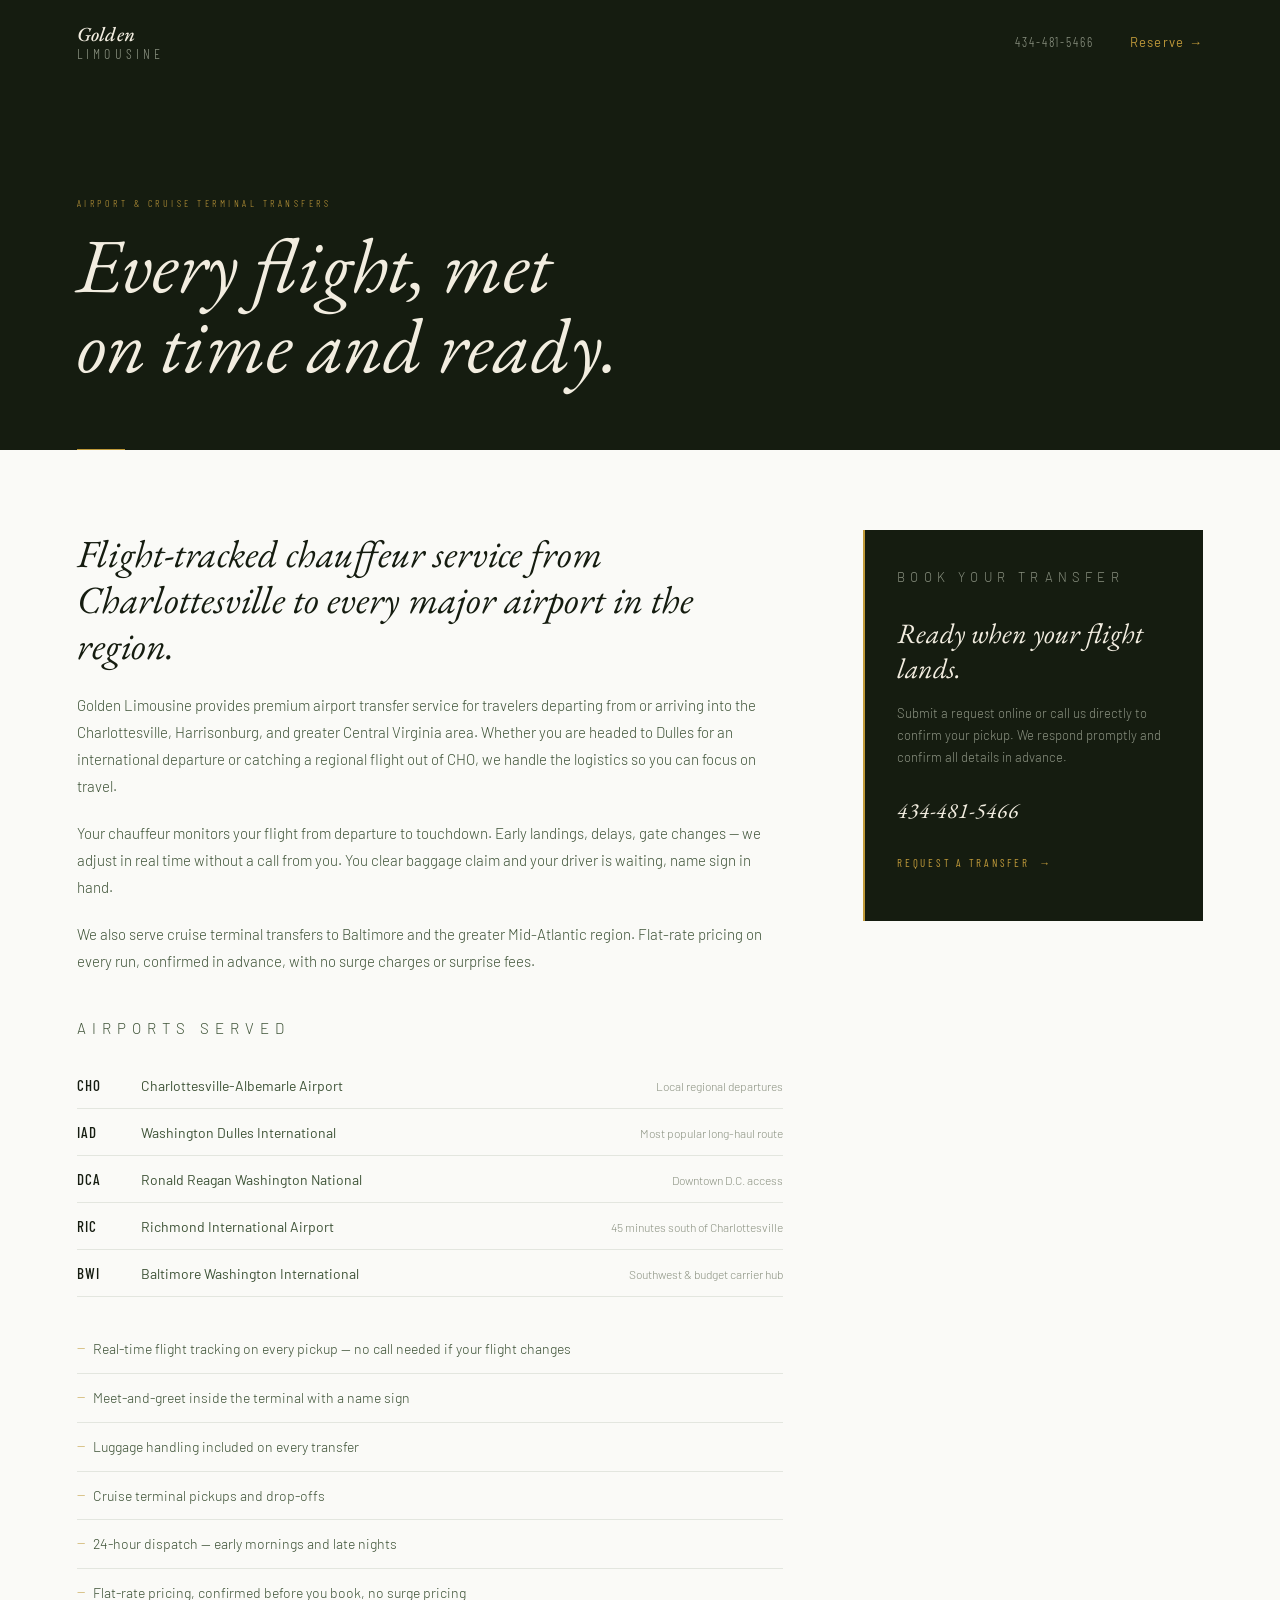
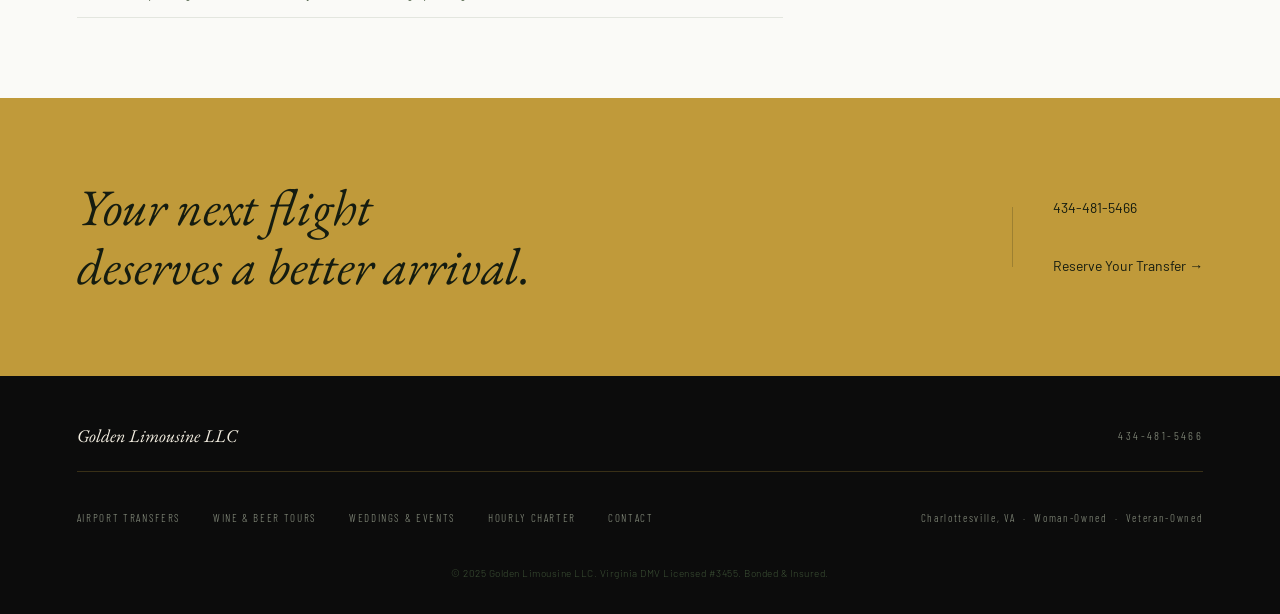
==== airport-transfers.html @ 9f393f86 "Full redesign v3 - Golden Limousine LLC" ====
<!DOCTYPE html>
<html lang="en">
<head>
  <meta charset="UTF-8" />
  <meta name="viewport" content="width=device-width, initial-scale=1.0" />
  <title>Airport Transfer Service Charlottesville VA — CHO, IAD, DCA, RIC | Golden Limousine</title>
  <meta name="description" content="Flight-tracked airport transfers from Charlottesville to Dulles, Reagan, Richmond & all major airports. Golden Limousine LLC, DMV Licensed #3455. 434-481-5466." />
  <link rel="preconnect" href="https://fonts.googleapis.com" />
  <link rel="preconnect" href="https://fonts.gstatic.com" crossorigin />
  <link href="https://fonts.googleapis.com/css2?family=EB+Garamond:ital,wght@0,400;0,500;1,400;1,500&family=Barlow:wght@300;400;500&family=Barlow+Condensed:wght@300;400;500&display=swap" rel="stylesheet" />
  <link rel="stylesheet" href="styles.css" />
</head>
<body>

<nav class="nav" id="nav">
  <a href="index.html" class="nav-wordmark">
    <span class="nav-word-gold">Golden</span>
    <span class="nav-word-sub">Limousine</span>
  </a>
  <div class="nav-right">
    <a href="tel:4344815466" class="nav-phone">434-481-5466</a>
    <a href="contact.html" class="nav-reserve">Reserve &rarr;</a>
  </div>
  <div class="hamburger" id="hamburger" aria-label="Open menu"><span></span><span></span></div>
</nav>

<div class="mobile-overlay" id="mobile-overlay">
  <span class="mobile-close" id="mobile-close">Close</span>
  <div class="mobile-overlay-inner">
    <a href="index.html">Home</a>
    <a href="airport-transfers.html">Airport Transfers</a>
    <a href="wine-beer-tours.html">Wine &amp; Beer Tours</a>
    <a href="wedding-event.html">Weddings &amp; Events</a>
    <a href="hourly-charter.html">Hourly Charter</a>
    <a href="contact.html">Reserve</a>
  </div>
</div>

<section class="page-hero">
  <div class="page-hero-inner">
    <p class="page-hero-eyebrow">Airport &amp; Cruise Terminal Transfers</p>
    <h1>Every flight, met<br/>on time and ready.</h1>
  </div>
</section>

<section class="interior-body">
  <div class="interior-grid">
    <div class="interior-content reveal">
      <h2>Flight-tracked chauffeur service from Charlottesville to every major airport in the region.</h2>
      <p>Golden Limousine provides premium airport transfer service for travelers departing from or arriving into the Charlottesville, Harrisonburg, and greater Central Virginia area. Whether you are headed to Dulles for an international departure or catching a regional flight out of CHO, we handle the logistics so you can focus on travel.</p>
      <p>Your chauffeur monitors your flight from departure to touchdown. Early landings, delays, gate changes — we adjust in real time without a call from you. You clear baggage claim and your driver is waiting, name sign in hand.</p>
      <p>We also serve cruise terminal transfers to Baltimore and the greater Mid-Atlantic region. Flat-rate pricing on every run, confirmed in advance, with no surge charges or surprise fees.</p>

      <div class="airports-table">
        <p class="airports-table-header">Airports Served</p>
        <div class="airport-row">
          <span class="airport-code">CHO</span>
          <span class="airport-name">Charlottesville-Albemarle Airport</span>
          <span class="airport-note">Local regional departures</span>
        </div>
        <div class="airport-row">
          <span class="airport-code">IAD</span>
          <span class="airport-name">Washington Dulles International</span>
          <span class="airport-note">Most popular long-haul route</span>
        </div>
        <div class="airport-row">
          <span class="airport-code">DCA</span>
          <span class="airport-name">Ronald Reagan Washington National</span>
          <span class="airport-note">Downtown D.C. access</span>
        </div>
        <div class="airport-row">
          <span class="airport-code">RIC</span>
          <span class="airport-name">Richmond International Airport</span>
          <span class="airport-note">45 minutes south of Charlottesville</span>
        </div>
        <div class="airport-row">
          <span class="airport-code">BWI</span>
          <span class="airport-name">Baltimore Washington International</span>
          <span class="airport-note">Southwest &amp; budget carrier hub</span>
        </div>
      </div>

      <ul>
        <li>Real-time flight tracking on every pickup — no call needed if your flight changes</li>
        <li>Meet-and-greet inside the terminal with a name sign</li>
        <li>Luggage handling included on every transfer</li>
        <li>Cruise terminal pickups and drop-offs</li>
        <li>24-hour dispatch — early mornings and late nights</li>
        <li>Flat-rate pricing, confirmed before you book, no surge pricing</li>
      </ul>
    </div>

    <div class="inquiry-box reveal reveal-d1">
      <p class="inquiry-box-label">Book Your Transfer</p>
      <h3>Ready when your flight lands.</h3>
      <p>Submit a request online or call us directly to confirm your pickup. We respond promptly and confirm all details in advance.</p>
      <a href="tel:4344815466" class="inquiry-phone">434-481-5466</a>
      <a href="contact.html" class="inquiry-link">Request a Transfer &nbsp;&rarr;</a>
    </div>
  </div>
</section>

<div class="cta-section">
  <div class="cta-left reveal">
    <h2>Your next flight<br/>deserves a better arrival.</h2>
  </div>
  <div class="cta-right reveal reveal-d1">
    <div class="cta-divider"></div>
    <div class="cta-right-links">
      <a href="tel:4344815466">434-481-5466</a>
      <a href="contact.html">Reserve Your Transfer &rarr;</a>
    </div>
  </div>
</div>

<footer class="footer">
  <div class="footer-row-1">
    <a href="index.html" class="footer-wordmark">Golden Limousine LLC</a>
    <a href="tel:4344815466" class="footer-phone">434-481-5466</a>
  </div>
  <hr class="footer-hr" />
  <div class="footer-row-2">
    <nav class="footer-nav-links">
      <a href="airport-transfers.html">Airport Transfers</a>
      <a href="wine-beer-tours.html">Wine &amp; Beer Tours</a>
      <a href="wedding-event.html">Weddings &amp; Events</a>
      <a href="hourly-charter.html">Hourly Charter</a>
      <a href="contact.html">Contact</a>
    </nav>
    <span class="footer-cred">Charlottesville, VA &nbsp;&middot;&nbsp; Woman-Owned &nbsp;&middot;&nbsp; Veteran-Owned</span>
  </div>
  <div class="footer-row-3">
    <p>&copy; 2025 Golden Limousine LLC. Virginia DMV Licensed #3455. Bonded &amp; Insured.</p>
  </div>
</footer>

<script src="script.js"></script>
</body>
</html>
---- styles.css ----
@import url('https://fonts.googleapis.com/css2?family=EB+Garamond:ital,wght@0,400;0,500;1,400;1,500&family=Barlow:wght@300;400;500&family=Barlow+Condensed:wght@300;400;500&display=swap');

/* ─── Variables ─── */
:root {
  --forest: #151C10;
  --ink:    #0C0C0C;
  --cream:  #F2EDE0;
  --gold:   #C09A3A;
  --sage:   #3D5236;
  --mist:   #8A9180;
  --white:  #FAFAF7;
}

/* ─── Reset ─── */
*, *::before, *::after { box-sizing: border-box; margin: 0; padding: 0; }
html { font-size: 16px; scroll-behavior: smooth; }
body {
  background: var(--ink);
  color: var(--cream);
  font-family: 'Barlow', sans-serif;
  font-weight: 300;
  -webkit-font-smoothing: antialiased;
  overflow-x: hidden;
}
a { color: inherit; text-decoration: none; }
ul { list-style: none; }

/* ─── NAV ─── */
.nav {
  position: fixed;
  top: 0; left: 0; right: 0;
  z-index: 900;
  display: flex;
  align-items: center;
  justify-content: space-between;
  padding: 20px 6vw;
  background: transparent;
  transition: background 0.4s ease, box-shadow 0.4s ease;
}
.nav.scrolled {
  background: var(--forest);
  box-shadow: 0 1px 0 rgba(192,154,58,0.2);
}
.nav-wordmark {
  display: flex;
  flex-direction: column;
  line-height: 1;
  gap: 3px;
}
.nav-word-gold {
  font-family: 'EB Garamond', serif;
  font-style: italic;
  font-weight: 500;
  font-size: 20px;
  color: var(--cream);
  letter-spacing: 0.01em;
}
.nav-word-sub {
  font-family: 'Barlow Condensed', sans-serif;
  font-weight: 300;
  font-size: 14px;
  letter-spacing: 0.3em;
  color: var(--mist);
  text-transform: uppercase;
}
.nav-right {
  display: flex;
  align-items: center;
  gap: 36px;
}
.nav-phone {
  font-family: 'Barlow Condensed', sans-serif;
  font-weight: 300;
  font-size: 13px;
  letter-spacing: 0.15em;
  color: var(--mist);
  transition: color 0.3s;
}
.nav-phone:hover { color: var(--cream); }
.nav-reserve {
  font-family: 'Barlow', sans-serif;
  font-weight: 400;
  font-size: 13px;
  letter-spacing: 0.1em;
  color: var(--gold);
  transition: opacity 0.3s;
  min-height: 44px;
  display: flex;
  align-items: center;
}
.nav-reserve:hover { opacity: 0.75; }

/* Hamburger — 2 lines */
.hamburger {
  display: none;
  flex-direction: column;
  gap: 8px;
  cursor: pointer;
  width: 28px;
  padding: 10px 0;
}
.hamburger span {
  display: block;
  height: 1px;
  width: 28px;
  background: var(--gold);
  transition: all 0.4s ease;
}
.hamburger.open span:nth-child(1) { transform: translateY(4.5px) rotate(45deg); }
.hamburger.open span:nth-child(2) { transform: translateY(-4.5px) rotate(-45deg); }

/* Mobile overlay */
.mobile-overlay {
  display: none;
  position: fixed;
  inset: 0;
  background: var(--forest);
  z-index: 800;
  align-items: center;
  padding-left: 10%;
  opacity: 0;
  pointer-events: none;
  transition: opacity 0.4s ease;
}
.mobile-overlay.open {
  opacity: 1;
  pointer-events: all;
}
.mobile-overlay-inner {
  position: relative;
  display: flex;
  flex-direction: column;
  gap: 32px;
}
.mobile-overlay-inner::before {
  content: '';
  position: absolute;
  left: -24px;
  top: 0;
  width: 1px;
  height: 120px;
  background: var(--gold);
}
.mobile-overlay a {
  font-family: 'EB Garamond', serif;
  font-style: italic;
  font-weight: 400;
  font-size: 42px;
  color: var(--cream);
  line-height: 1;
  transition: color 0.3s;
  min-height: 44px;
  display: flex;
  align-items: center;
}
.mobile-overlay a:hover { color: var(--gold); }
.mobile-close {
  position: absolute;
  top: 24px;
  right: 6vw;
  font-family: 'Barlow Condensed', sans-serif;
  font-weight: 300;
  font-size: 11px;
  letter-spacing: 0.3em;
  color: var(--mist);
  text-transform: uppercase;
  cursor: pointer;
  transition: color 0.3s;
  min-height: 44px;
  display: flex;
  align-items: center;
  z-index: 1;
}
.mobile-close:hover { color: var(--cream); }

/* ─── HERO ─── */
.hero {
  display: grid;
  grid-template-columns: 1fr 1fr;
  grid-template-rows: 1fr auto 1fr;
  height: 100vh;
  padding: 0 6vw;
  background: var(--forest);
}

.hero-left {
  grid-column: 1;
  grid-row: 1 / 4;
  display: flex;
  flex-direction: column;
  justify-content: center;
  padding-top: 80px;
}
.hero-eyebrow {
  font-family: 'Barlow Condensed', sans-serif;
  font-weight: 300;
  font-size: 10px;
  letter-spacing: 0.35em;
  color: var(--mist);
  text-transform: uppercase;
  margin-bottom: 20px;
}
.hero h1 {
  font-family: 'EB Garamond', serif;
  font-style: italic;
  font-weight: 400;
  font-size: clamp(52px, 8vw, 96px);
  color: var(--cream);
  line-height: 1.0;
  letter-spacing: -0.01em;
}
.hero-rule {
  width: 48px;
  height: 1px;
  background: var(--gold);
  margin: 24px 0;
}
.hero-sub {
  font-family: 'Barlow', sans-serif;
  font-weight: 300;
  font-size: 15px;
  color: var(--mist);
  line-height: 1.7;
  max-width: 400px;
  margin-bottom: 40px;
}
.hero-cta {
  font-family: 'Barlow', sans-serif;
  font-weight: 400;
  font-size: 13px;
  color: var(--gold);
  letter-spacing: 0.1em;
  transition: opacity 0.3s;
  min-height: 44px;
  display: inline-flex;
  align-items: center;
  width: fit-content;
}
.hero-cta:hover { opacity: 0.7; }

.hero-right {
  grid-column: 2;
  grid-row: 1 / 3;
  display: flex;
  flex-direction: column;
  align-items: center;
  justify-content: center;
  gap: 28px;
  padding-top: 80px;
}
.hero-right-line {
  width: 1px;
  height: 40%;
  background: var(--gold);
  flex-shrink: 0;
}
.hero-right-phone {
  writing-mode: vertical-rl;
  transform: rotate(180deg);
  font-family: 'Barlow Condensed', sans-serif;
  font-weight: 300;
  font-size: 11px;
  letter-spacing: 0.2em;
  color: var(--mist);
}

.hero-bottom-strip {
  grid-column: 1 / 3;
  grid-row: 3;
  display: flex;
  align-items: flex-end;
  padding-bottom: 28px;
}
.hero-bottom-strip p {
  font-family: 'Barlow Condensed', sans-serif;
  font-weight: 300;
  font-size: 9px;
  letter-spacing: 0.4em;
  color: var(--sage);
  text-transform: uppercase;
}

/* ─── MARQUEE ─── */
.marquee {
  background: var(--gold);
  height: 38px;
  overflow: hidden;
  display: flex;
  align-items: center;
}
.marquee-track {
  display: flex;
  animation: marquee 22s linear infinite;
  width: max-content;
  align-items: center;
}
@keyframes marquee {
  from { transform: translateX(0); }
  to   { transform: translateX(-50%); }
}
.marquee-track span {
  font-family: 'Barlow Condensed', sans-serif;
  font-weight: 500;
  font-size: 11px;
  letter-spacing: 0.2em;
  color: var(--forest);
  white-space: nowrap;
  padding: 0 32px;
}

/* ─── SERVICES SECTION ─── */
.services-section {
  background: var(--ink);
  padding: 100px 6vw;
  position: relative;
}
.services-label {
  font-family: 'Barlow Condensed', sans-serif;
  font-weight: 300;
  font-size: 9px;
  letter-spacing: 0.4em;
  color: var(--gold);
  text-transform: uppercase;
  margin-bottom: 48px;
}
.services-list {
  position: relative;
}
.service-row {
  display: flex;
  align-items: center;
  gap: 32px;
  padding: 32px 0;
  border-top: 1px solid var(--gold);
  position: relative;
  overflow: hidden;
  cursor: pointer;
  text-decoration: none;
  transition: background 0.3s ease;
}
.service-row:last-child { border-bottom: 1px solid var(--gold); }
.service-row:hover { background: rgba(192,154,58,0.04); }
.service-row:hover .service-name { transform: translateX(8px); }

.service-watermark {
  position: absolute;
  left: 0;
  top: 50%;
  transform: translateY(-50%);
  font-family: 'EB Garamond', serif;
  font-style: italic;
  font-size: 18vw;
  color: var(--cream);
  opacity: 0.025;
  pointer-events: none;
  z-index: 0;
  white-space: nowrap;
  overflow: hidden;
  line-height: 1;
  user-select: none;
}
.service-row-inner {
  display: flex;
  align-items: center;
  gap: 32px;
  width: 100%;
  position: relative;
  z-index: 1;
}
.service-num {
  font-family: 'EB Garamond', serif;
  font-style: italic;
  font-weight: 400;
  font-size: 11px;
  color: var(--gold);
  flex-shrink: 0;
  width: 20px;
}
.service-name {
  font-family: 'EB Garamond', serif;
  font-style: italic;
  font-weight: 500;
  font-size: clamp(28px, 4vw, 52px);
  color: var(--cream);
  flex: 1;
  transition: transform 0.3s ease;
  line-height: 1;
}
.service-row-right {
  display: flex;
  align-items: center;
  gap: 10px;
  flex-shrink: 0;
  max-width: 260px;
}
.service-desc {
  font-family: 'Barlow', sans-serif;
  font-weight: 300;
  font-size: 12px;
  color: var(--mist);
  line-height: 1.5;
  text-align: right;
}
.service-arrow {
  color: var(--gold);
  font-size: 14px;
  flex-shrink: 0;
}

/* ─── PHILOSOPHY ─── */
.philosophy-section {
  background: var(--cream);
  padding: 100px 6vw;
}
.philosophy-heading {
  font-family: 'EB Garamond', serif;
  font-style: italic;
  font-weight: 400;
  font-size: clamp(36px, 5vw, 64px);
  color: var(--forest);
  line-height: 1.15;
  margin-bottom: 60px;
}
.philosophy-grid {
  display: grid;
  grid-template-columns: 1fr 1fr;
  gap: 80px;
  align-items: start;
}
.philosophy-quote {
  font-family: 'EB Garamond', serif;
  font-style: italic;
  font-weight: 400;
  font-size: 22px;
  color: var(--sage);
  line-height: 1.6;
}
.philosophy-points {
  display: flex;
  flex-direction: column;
  gap: 36px;
}
.philosophy-point {
  display: flex;
  gap: 18px;
  align-items: flex-start;
}
.philosophy-point-line {
  width: 2px;
  height: 36px;
  background: var(--gold);
  flex-shrink: 0;
  margin-top: 3px;
}
.philosophy-point-text strong {
  display: block;
  font-family: 'Barlow', sans-serif;
  font-weight: 500;
  font-size: 12px;
  letter-spacing: 0.05em;
  color: var(--forest);
  margin-bottom: 6px;
}
.philosophy-point-text p {
  font-family: 'Barlow', sans-serif;
  font-weight: 300;
  font-size: 12px;
  color: var(--sage);
  line-height: 1.6;
}

/* ─── TESTIMONIALS ─── */
.testimonials-section {
  background: var(--forest);
  padding: 100px 6vw;
}
.testimonials-inner {
  display: grid;
  grid-template-columns: 120px 1fr;
  gap: 64px;
  align-items: start;
}
.testimonials-tabs {
  display: flex;
  flex-direction: column;
  gap: 8px;
}
.t-tab {
  font-family: 'EB Garamond', serif;
  font-style: italic;
  font-weight: 400;
  font-size: 72px;
  color: var(--sage);
  line-height: 1;
  cursor: pointer;
  transition: color 0.3s ease;
  padding: 4px 0;
  min-height: 44px;
  display: flex;
  align-items: center;
}
.t-tab.active { color: var(--gold); }
.t-tab:hover { color: var(--gold); }
.testimonials-panel {
  padding-top: 12px;
}
.t-item {
  display: none;
  opacity: 0;
  transition: opacity 0.5s ease;
}
.t-item.active {
  display: block;
  opacity: 1;
}
.t-quote {
  font-family: 'EB Garamond', serif;
  font-style: italic;
  font-weight: 400;
  font-size: 22px;
  color: var(--cream);
  line-height: 1.7;
  margin-bottom: 28px;
}
.t-author {
  font-family: 'Barlow Condensed', sans-serif;
  font-weight: 300;
  font-size: 11px;
  letter-spacing: 0.25em;
  color: var(--mist);
  text-transform: uppercase;
}

/* ─── AREAS STRIP ─── */
.areas-strip {
  background: var(--ink);
  padding: 28px 0;
  text-align: center;
  border-top: 1px solid rgba(192,154,58,0.1);
  border-bottom: 1px solid rgba(192,154,58,0.1);
}
.areas-strip p {
  font-family: 'Barlow Condensed', sans-serif;
  font-weight: 300;
  font-size: 12px;
  letter-spacing: 0.3em;
  color: var(--mist);
  text-transform: uppercase;
}

/* ─── CTA SECTION ─── */
.cta-section {
  background: var(--gold);
  padding: 80px 6vw;
  display: flex;
  align-items: center;
  justify-content: space-between;
  gap: 60px;
}
.cta-left h2 {
  font-family: 'EB Garamond', serif;
  font-style: italic;
  font-weight: 400;
  font-size: clamp(32px, 4vw, 56px);
  color: var(--forest);
  line-height: 1.15;
}
.cta-right {
  display: flex;
  align-items: center;
  gap: 40px;
  flex-shrink: 0;
}
.cta-divider {
  width: 1px;
  height: 60px;
  background: var(--forest);
  opacity: 0.2;
  flex-shrink: 0;
}
.cta-right-links {
  display: flex;
  flex-direction: column;
  gap: 14px;
}
.cta-right-links a {
  font-family: 'Barlow', sans-serif;
  font-weight: 400;
  font-size: 14px;
  color: var(--forest);
  line-height: 1;
  transition: opacity 0.3s;
  min-height: 44px;
  display: flex;
  align-items: center;
}
.cta-right-links a:hover { opacity: 0.65; }

/* ─── FOOTER ─── */
.footer {
  background: var(--ink);
  padding: 48px 6vw 32px;
}
.footer-row-1 {
  display: flex;
  align-items: center;
  justify-content: space-between;
  margin-bottom: 24px;
}
.footer-wordmark {
  font-family: 'EB Garamond', serif;
  font-style: italic;
  font-weight: 400;
  font-size: 18px;
  color: var(--cream);
}
.footer-phone {
  font-family: 'Barlow Condensed', sans-serif;
  font-weight: 300;
  font-size: 12px;
  letter-spacing: 0.2em;
  color: var(--mist);
  transition: color 0.3s;
}
.footer-phone:hover { color: var(--cream); }
.footer-hr {
  border: none;
  border-top: 1px solid rgba(192,154,58,0.25);
  margin-bottom: 24px;
}
.footer-row-2 {
  display: flex;
  align-items: center;
  justify-content: space-between;
  margin-bottom: 24px;
  flex-wrap: wrap;
  gap: 16px;
}
.footer-nav-links {
  display: flex;
  gap: 32px;
  flex-wrap: wrap;
}
.footer-nav-links a {
  font-family: 'Barlow Condensed', sans-serif;
  font-weight: 300;
  font-size: 11px;
  letter-spacing: 0.15em;
  color: var(--mist);
  text-transform: uppercase;
  transition: color 0.3s;
  min-height: 44px;
  display: flex;
  align-items: center;
}
.footer-nav-links a:hover { color: var(--cream); }
.footer-cred {
  font-family: 'Barlow Condensed', sans-serif;
  font-weight: 300;
  font-size: 11px;
  letter-spacing: 0.15em;
  color: var(--mist);
  text-align: right;
}
.footer-row-3 {
  text-align: center;
}
.footer-row-3 p {
  font-family: 'Barlow', sans-serif;
  font-weight: 300;
  font-size: 10px;
  color: var(--sage);
  letter-spacing: 0.05em;
  line-height: 1.8;
}

/* ─── SCROLL REVEAL ─── */
.reveal {
  opacity: 0;
  transform: translateY(24px);
  transition: opacity 0.7s ease, transform 0.7s ease;
}
.reveal.visible {
  opacity: 1;
  transform: translateY(0);
}
.reveal-d1 { transition-delay: 0.1s; }
.reveal-d2 { transition-delay: 0.2s; }
.reveal-d3 { transition-delay: 0.3s; }

/* ─── PAGE HERO (interior pages) ─── */
.page-hero {
  background: var(--forest);
  height: 50vh;
  min-height: 360px;
  display: flex;
  align-items: flex-end;
  padding: 0 6vw 64px;
  position: relative;
  overflow: hidden;
}
.page-hero::after {
  content: '';
  position: absolute;
  bottom: 0;
  left: 6vw;
  width: 48px;
  height: 1px;
  background: var(--gold);
}
.page-hero-inner {
  position: relative;
  z-index: 1;
}
.page-hero-eyebrow {
  font-family: 'Barlow Condensed', sans-serif;
  font-weight: 300;
  font-size: 10px;
  letter-spacing: 0.35em;
  color: var(--gold);
  text-transform: uppercase;
  margin-bottom: 16px;
}
.page-hero h1 {
  font-family: 'EB Garamond', serif;
  font-style: italic;
  font-weight: 400;
  font-size: clamp(42px, 6vw, 80px);
  color: var(--cream);
  line-height: 1.05;
  max-width: 780px;
}

/* ─── INTERIOR BODY ─── */
.interior-body {
  background: var(--white);
  padding: 80px 6vw;
}
.interior-grid {
  display: grid;
  grid-template-columns: 1fr 340px;
  gap: 80px;
  align-items: start;
}
.interior-content h2 {
  font-family: 'EB Garamond', serif;
  font-style: italic;
  font-weight: 400;
  font-size: clamp(28px, 3vw, 40px);
  color: var(--forest);
  margin-bottom: 24px;
  line-height: 1.2;
}
.interior-content p {
  font-family: 'Barlow', sans-serif;
  font-weight: 300;
  font-size: 15px;
  color: var(--sage);
  line-height: 1.8;
  margin-bottom: 20px;
}
.interior-content ul {
  margin-top: 28px;
  display: flex;
  flex-direction: column;
  gap: 0;
}
.interior-content ul li {
  font-family: 'Barlow', sans-serif;
  font-weight: 300;
  font-size: 14px;
  color: var(--sage);
  line-height: 1.7;
  padding: 12px 0;
  border-bottom: 1px solid rgba(61,82,54,0.12);
  padding-left: 16px;
  position: relative;
}
.interior-content ul li::before {
  content: '—';
  color: var(--gold);
  position: absolute;
  left: 0;
  font-size: 12px;
}

/* Inquiry box */
.inquiry-box {
  border-left: 2px solid var(--gold);
  padding: 36px 32px;
  background: var(--forest);
  position: sticky;
  top: 100px;
}
.inquiry-box-label {
  font-family: 'Barlow Condensed', sans-serif;
  font-weight: 300;
  font-size: 9px;
  letter-spacing: 0.4em;
  color: var(--gold);
  text-transform: uppercase;
  margin-bottom: 20px;
}
.inquiry-box h3 {
  font-family: 'EB Garamond', serif;
  font-style: italic;
  font-weight: 400;
  font-size: 28px;
  color: var(--cream);
  line-height: 1.25;
  margin-bottom: 16px;
}
.inquiry-box p {
  font-family: 'Barlow', sans-serif;
  font-weight: 300;
  font-size: 13px;
  color: var(--mist);
  line-height: 1.7;
  margin-bottom: 28px;
}
.inquiry-phone {
  display: block;
  font-family: 'EB Garamond', serif;
  font-style: italic;
  font-size: 22px;
  color: var(--cream);
  margin-bottom: 16px;
  transition: color 0.3s;
}
.inquiry-phone:hover { color: var(--gold); }
.inquiry-link {
  display: inline-block;
  font-family: 'Barlow Condensed', sans-serif;
  font-weight: 400;
  font-size: 11px;
  letter-spacing: 0.25em;
  text-transform: uppercase;
  color: var(--gold);
  transition: opacity 0.3s;
  min-height: 44px;
  line-height: 44px;
}
.inquiry-link:hover { opacity: 0.7; }

/* ─── AIRPORTS TABLE ─── */
.airports-table {
  margin-top: 40px;
  width: 100%;
}
.airports-table-header {
  font-family: 'Barlow Condensed', sans-serif;
  font-weight: 300;
  font-size: 9px;
  letter-spacing: 0.4em;
  text-transform: uppercase;
  color: var(--gold);
  margin-bottom: 16px;
}
.airport-row {
  display: flex;
  align-items: baseline;
  gap: 20px;
  padding: 14px 0;
  border-bottom: 1px solid rgba(61,82,54,0.12);
}
.airport-code {
  font-family: 'Barlow Condensed', sans-serif;
  font-weight: 500;
  font-size: 15px;
  color: var(--forest);
  flex-shrink: 0;
  width: 44px;
  letter-spacing: 0.08em;
}
.airport-name {
  font-family: 'Barlow', sans-serif;
  font-weight: 400;
  font-size: 14px;
  color: var(--sage);
  flex: 1;
}
.airport-note {
  font-family: 'Barlow', sans-serif;
  font-weight: 300;
  font-size: 12px;
  color: var(--mist);
  text-align: right;
}

/* ─── CONTACT PAGE ─── */
.contact-page {
  background: var(--ink);
  padding: 120px 6vw 80px;
  min-height: 100vh;
  display: grid;
  grid-template-columns: 1fr 1.1fr;
  gap: 100px;
  align-items: start;
}
.contact-left h1 {
  font-family: 'EB Garamond', serif;
  font-style: italic;
  font-weight: 500;
  font-size: clamp(32px, 4vw, 56px);
  color: var(--cream);
  line-height: 1.2;
  margin-bottom: 28px;
}
.contact-phone-block {
  margin-bottom: 12px;
}
.contact-phone-num {
  font-family: 'EB Garamond', serif;
  font-style: italic;
  font-size: 28px;
  color: var(--cream);
  display: block;
  margin-bottom: 8px;
  transition: color 0.3s;
}
.contact-phone-num:hover { color: var(--gold); }
.contact-response {
  font-family: 'Barlow', sans-serif;
  font-weight: 300;
  font-size: 13px;
  color: var(--mist);
  line-height: 1.7;
  max-width: 340px;
}
.contact-details-block {
  margin-top: 48px;
  display: flex;
  flex-direction: column;
  gap: 24px;
}
.contact-detail-item strong {
  display: block;
  font-family: 'Barlow Condensed', sans-serif;
  font-weight: 400;
  font-size: 9px;
  letter-spacing: 0.35em;
  text-transform: uppercase;
  color: var(--gold);
  margin-bottom: 6px;
}
.contact-detail-item span {
  font-family: 'Barlow', sans-serif;
  font-weight: 300;
  font-size: 13px;
  color: var(--mist);
  line-height: 1.6;
}

/* Form */
.contact-form-wrap {
  padding-top: 8px;
}
.form-label-eyebrow {
  font-family: 'Barlow Condensed', sans-serif;
  font-weight: 300;
  font-size: 9px;
  letter-spacing: 0.4em;
  text-transform: uppercase;
  color: var(--gold);
  margin-bottom: 40px;
  display: block;
}
.form-group {
  margin-bottom: 28px;
}
.form-group label {
  display: block;
  font-family: 'Barlow Condensed', sans-serif;
  font-weight: 300;
  font-size: 9px;
  letter-spacing: 0.3em;
  text-transform: uppercase;
  color: var(--mist);
  margin-bottom: 10px;
}
.form-field {
  background: transparent;
  border: none;
  border-bottom: 1px solid rgba(138,145,128,0.4);
  color: var(--cream);
  font-family: 'Barlow', sans-serif;
  font-weight: 300;
  font-size: 14px;
  padding: 12px 0;
  width: 100%;
  outline: none;
  transition: border-color 0.3s ease;
  -webkit-appearance: none;
  appearance: none;
  border-radius: 0;
}
.form-field:focus { border-bottom-color: var(--gold); }
.form-field::placeholder { color: rgba(138,145,128,0.4); }
select.form-field {
  background-image: url("data:image/svg+xml,%3Csvg xmlns='http://www.w3.org/2000/svg' width='10' height='6' viewBox='0 0 10 6'%3E%3Cpath d='M1 1l4 4 4-4' stroke='%238A9180' stroke-width='1' fill='none'/%3E%3C/svg%3E");
  background-repeat: no-repeat;
  background-position: right 2px center;
  padding-right: 24px;
  cursor: pointer;
}
select.form-field option { background: var(--ink); }
textarea.form-field { resize: none; height: 90px; }
.form-row {
  display: grid;
  grid-template-columns: 1fr 1fr;
  gap: 24px;
}
.form-submit {
  background: var(--gold);
  color: var(--forest);
  font-family: 'Barlow Condensed', sans-serif;
  font-weight: 500;
  font-size: 12px;
  letter-spacing: 0.3em;
  text-transform: uppercase;
  padding: 14px 40px;
  border: none;
  cursor: pointer;
  transition: opacity 0.3s;
  margin-top: 12px;
  min-height: 44px;
}
.form-submit:hover { opacity: 0.85; }
.form-msg {
  margin-top: 20px;
  font-family: 'Barlow', sans-serif;
  font-weight: 300;
  font-size: 13px;
  display: none;
  line-height: 1.6;
}
.form-msg.success { color: var(--gold); display: block; }
.form-msg.error   { color: #c97; display: block; }

/* ─── RESPONSIVE ─── */
@media (max-width: 768px) {
  .nav { padding: 18px 20px; }
  .nav-phone { display: none; }
  .nav-reserve { display: none; }
  .hamburger { display: flex; }

  /* Hero */
  .hero {
    grid-template-columns: 1fr;
    grid-template-rows: auto auto;
    height: auto;
    min-height: 100svh;
    padding: 100px 20px 40px;
    align-items: start;
  }
  .hero-left {
    grid-column: 1;
    grid-row: 1;
    justify-content: flex-start;
    padding-top: 0;
  }
  .hero h1 { font-size: 48px; }
  .hero-right { display: none; }
  .hero-bottom-strip {
    grid-column: 1;
    grid-row: 2;
    padding-bottom: 0;
    padding-top: 40px;
    justify-content: center;
    text-align: center;
  }
  .hero-bottom-strip p { text-align: center; line-height: 2.2; }

  /* Services */
  .services-section { padding: 56px 20px; }
  .service-watermark { display: none; }
  .service-row-inner { flex-wrap: wrap; gap: 8px; }
  .service-name { font-size: 28px; width: 100%; }
  .service-row-right { max-width: none; justify-content: flex-start; }
  .service-desc { text-align: left; }

  /* Philosophy */
  .philosophy-section { padding: 56px 20px; }
  .philosophy-grid { grid-template-columns: 1fr; gap: 48px; }

  /* Testimonials */
  .testimonials-section { padding: 56px 20px; }
  .testimonials-inner {
    grid-template-columns: 1fr;
    gap: 36px;
  }
  .testimonials-tabs {
    flex-direction: row;
    gap: 24px;
  }
  .t-tab { font-size: 48px; }
  .t-quote { font-size: 18px; }

  /* CTA */
  .cta-section {
    flex-direction: column;
    align-items: flex-start;
    padding: 56px 20px;
    gap: 36px;
  }
  .cta-right {
    flex-direction: column;
    align-items: flex-start;
    gap: 0;
  }
  .cta-divider { display: none; }

  /* Footer */
  .footer { padding: 48px 20px 32px; }
  .footer-row-1 { flex-direction: column; align-items: flex-start; gap: 12px; }
  .footer-row-2 { flex-direction: column; align-items: flex-start; }
  .footer-cred { text-align: left; }
  .footer-nav-links { flex-direction: column; gap: 0; }

  /* Page hero */
  .page-hero { padding: 100px 20px 48px; height: auto; min-height: 40vh; }

  /* Interior */
  .interior-body { padding: 56px 20px; }
  .interior-grid { grid-template-columns: 1fr; gap: 48px; }
  .inquiry-box { position: static; }

  /* Contact */
  .contact-page {
    grid-template-columns: 1fr;
    padding: 100px 20px 60px;
    gap: 56px;
  }
  .form-row { grid-template-columns: 1fr; }

  /* General */
  body { line-height: 1.65; }
  section, .philosophy-section, .testimonials-section { padding-top: 56px; padding-bottom: 56px; }
}
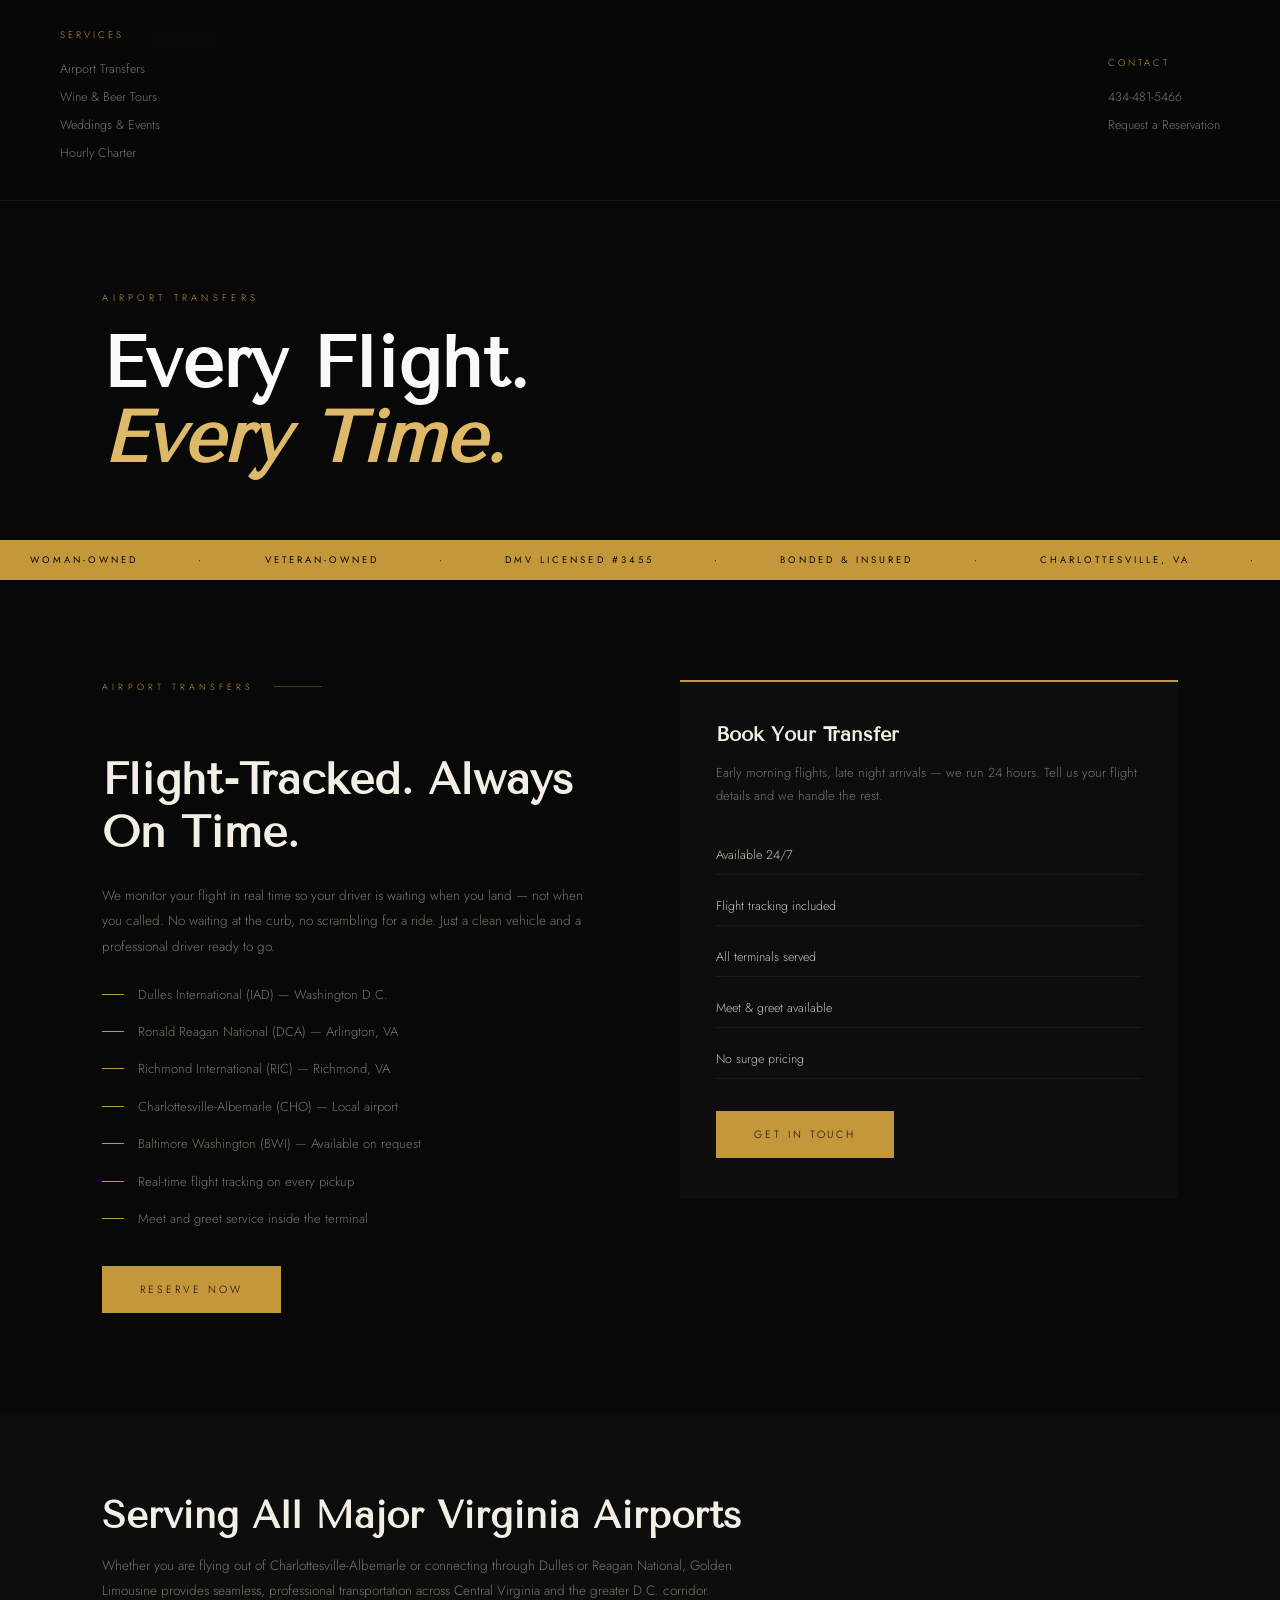
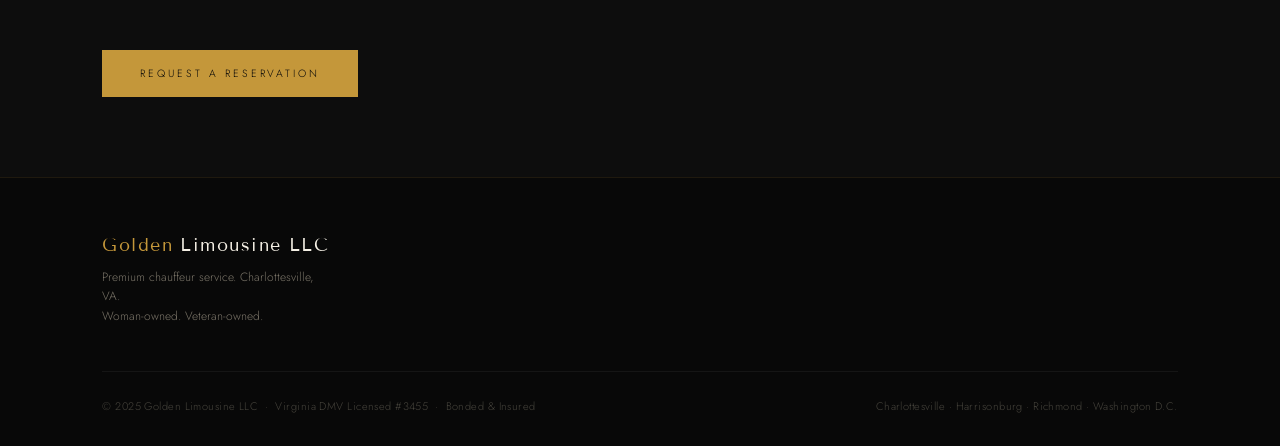
==== commit 56a4d7e6: "Full site rebuild — fixed mobile menu, all 6 pages, Pexels images" ====
--- a/airport-transfers.html
+++ b/airport-transfers.html
@@ -1,139 +1,163 @@
 <!DOCTYPE html>
 <html lang="en">
 <head>
-  <meta charset="UTF-8" />
-  <meta name="viewport" content="width=device-width, initial-scale=1.0" />
-  <title>Airport Transfer Service Charlottesville VA — CHO, IAD, DCA, RIC | Golden Limousine</title>
-  <meta name="description" content="Flight-tracked airport transfers from Charlottesville to Dulles, Reagan, Richmond & all major airports. Golden Limousine LLC, DMV Licensed #3455. 434-481-5466." />
-  <link rel="preconnect" href="https://fonts.googleapis.com" />
-  <link rel="preconnect" href="https://fonts.gstatic.com" crossorigin />
-  <link href="https://fonts.googleapis.com/css2?family=EB+Garamond:ital,wght@0,400;0,500;1,400;1,500&family=Barlow:wght@300;400;500&family=Barlow+Condensed:wght@300;400;500&display=swap" rel="stylesheet" />
-  <link rel="stylesheet" href="styles.css" />
+<meta charset="UTF-8">
+<meta name="viewport" content="width=device-width, initial-scale=1.0">
+<title>Airport Transfers Charlottesville VA | Golden Limousine LLC</title>
+<meta name="description" content="Flight-tracked airport transfers from Charlottesville to Dulles (IAD), Reagan National (DCA), Richmond (RIC) and more. Woman-owned luxury chauffeur service.">
+<link rel="preconnect" href="https://fonts.googleapis.com"><link rel="preconnect" href="https://fonts.gstatic.com" crossorigin><link href="https://fonts.googleapis.com/css2?family=Tenor+Sans&family=Jost:wght@200;300;400;500&display=swap" rel="stylesheet">
+<style>
+*,*::before,*::after{margin:0;padding:0;box-sizing:border-box}
+:root{--black:#080808;--deep:#0D0D0D;--gold:#C4973A;--gold2:#DFB96A;--cream:#F4EFE4;--gray:#7A7468;--light:#C8C2B6;--white:#FAFAF8}
+html{scroll-behavior:smooth}
+body{background:var(--black);color:var(--cream);font-family:'Jost',sans-serif;font-weight:300;overflow-x:hidden}
+nav{position:fixed;top:0;left:0;right:0;z-index:100;display:flex;align-items:center;justify-content:space-between;padding:28px 60px;transition:all 0.4s ease;background:rgba(8,8,8,0.95);backdrop-filter:blur(16px);border-bottom:1px solid rgba(196,151,58,0.12)}
+.logo{font-family:'Tenor Sans',serif;font-size:17px;color:var(--cream);letter-spacing:0.1em;text-decoration:none}.logo span{color:var(--gold)}
+.nav-links{display:flex;align-items:center;gap:44px;list-style:none}
+.nav-links a{font-size:10.5px;letter-spacing:0.22em;text-transform:uppercase;color:var(--light);text-decoration:none;transition:color 0.3s}
+.nav-links a:hover{color:var(--gold)}
+.nav-reserve{color:var(--gold)!important;border:1px solid rgba(196,151,58,0.45);padding:10px 26px;transition:background 0.3s,color 0.3s!important}
+.nav-reserve:hover{background:var(--gold);color:var(--black)!important}
+.burger{display:none;flex-direction:column;gap:7px;cursor:pointer;background:none;border:none;padding:4px}
+.burger span{width:26px;height:1px;background:var(--gold);display:block}
+.mob-overlay{position:fixed;inset:0;background:rgba(0,0,0,0.6);z-index:9998;opacity:0;pointer-events:none;transition:opacity 0.4s ease}
+.mob-overlay.open{opacity:1;pointer-events:all}
+.mob-menu{position:fixed;inset:0;background:#080808;z-index:9999;flex-direction:column;justify-content:center;padding:0 10vw;transform:translateX(-100%);transition:transform 0.4s cubic-bezier(0.77,0,0.18,1);display:flex;pointer-events:none}
+.mob-menu.open{transform:translateX(0);pointer-events:all}
+.mob-menu a{font-family:'Tenor Sans',serif;font-size:clamp(28px,5vw,42px);color:var(--cream);text-decoration:none;padding:18px 0;border-bottom:1px solid rgba(255,255,255,0.06);display:block;transition:color 0.3s}
+.mob-menu a:hover{color:var(--gold)}
+.mob-close{position:absolute;top:28px;right:32px;background:none;border:none;color:var(--gray);font-size:28px;cursor:pointer;font-family:'Jost',sans-serif;font-weight:200;line-height:1}
+.page-hero{position:relative;height:60vh;min-height:400px;display:flex;align-items:flex-end;overflow:hidden}
+.page-hero-bg{position:absolute;inset:0;background-size:cover;background-position:center}
+.page-hero-ov{position:absolute;inset:0;background:linear-gradient(120deg,rgba(8,8,8,0.88) 0%,rgba(8,8,8,0.5) 100%)}
+.page-hero-ov2{position:absolute;bottom:0;left:0;right:0;height:200px;background:linear-gradient(to top,var(--black),transparent)}
+.page-hero-body{position:relative;z-index:2;padding:0 8vw 64px}
+.page-eyebrow{font-size:9.5px;letter-spacing:0.45em;text-transform:uppercase;color:var(--gold);margin-bottom:20px}
+.page-h1{font-family:'Tenor Sans',serif;font-size:clamp(36px,6vw,72px);color:var(--white);line-height:1.05}
+.page-h1 em{font-style:italic;color:var(--gold2)}
+.sec-label{font-size:9px;letter-spacing:0.45em;text-transform:uppercase;color:var(--gold);margin-bottom:60px;display:flex;align-items:center;gap:20px}
+.sec-label::after{content:'';flex:none;width:48px;height:1px;background:var(--gold);opacity:0.35}
+.content-section{padding:100px 8vw;background:var(--black)}
+.content-grid{display:grid;grid-template-columns:1fr 1fr;gap:80px;align-items:start}
+.content-h{font-family:'Tenor Sans',serif;font-size:clamp(26px,3.5vw,44px);color:var(--cream);line-height:1.2;margin-bottom:24px}
+.content-p{font-size:13.5px;color:var(--gray);line-height:1.9;margin-bottom:24px}
+.content-pts{list-style:none;display:flex;flex-direction:column;gap:16px;margin-bottom:36px}
+.content-pts li{display:flex;align-items:flex-start;gap:14px;font-size:13px;color:var(--gray);line-height:1.65}
+.content-pts li::before{content:'';width:22px;height:1px;background:var(--gold);flex-shrink:0;margin-top:10px}
+.btn-gold{font-size:10.5px;letter-spacing:0.28em;text-transform:uppercase;color:var(--black);background:var(--gold);padding:16px 38px;text-decoration:none;transition:background 0.3s,transform 0.25s;display:inline-block}
+.btn-gold:hover{background:var(--gold2);transform:translateY(-2px)}
+.sidebar-card{background:var(--deep);border-top:2px solid var(--gold);padding:40px 36px}
+.sidebar-card-h{font-family:'Tenor Sans',serif;font-size:20px;color:var(--cream);margin-bottom:16px}
+.sidebar-card-p{font-size:13px;color:var(--gray);line-height:1.75;margin-bottom:28px}
+.detail-list{list-style:none;display:flex;flex-direction:column;gap:12px;margin-bottom:32px}
+.detail-list li{font-size:12.5px;color:var(--light);padding:10px 0;border-bottom:1px solid rgba(255,255,255,0.05)}
+.alt-section{background:var(--deep);padding:80px 8vw}
+.alt-h{font-family:'Tenor Sans',serif;font-size:clamp(24px,3vw,38px);color:var(--cream);margin-bottom:16px}
+.alt-p{font-size:13.5px;color:var(--gray);line-height:1.85;max-width:640px}
+.mq{background:var(--gold);height:40px;display:flex;align-items:center;overflow:hidden}
+.mq-track{display:flex;white-space:nowrap;animation:mq 22s linear infinite}
+.mq-track span{font-size:9.5px;letter-spacing:0.32em;text-transform:uppercase;color:var(--black);padding:0 30px;font-weight:400}
+@keyframes mq{from{transform:translateX(0)}to{transform:translateX(-50%)}}
+footer{background:var(--black);border-top:1px solid rgba(196,151,58,0.12);padding:56px 8vw 32px}
+.ft-top{display:flex;justify-content:space-between;align-items:flex-start;padding-bottom:44px;border-bottom:1px solid rgba(255,255,255,0.05);gap:48px}
+.ft-logo{font-family:'Tenor Sans',serif;font-size:18px;color:var(--cream);text-decoration:none;display:block;margin-bottom:12px;letter-spacing:0.08em}.ft-logo span{color:var(--gold)}
+.ft-tag{font-size:12px;color:var(--gray);line-height:1.65;max-width:220px}
+.ft-nav{display:flex;gap:60px}
+.ft-col-h{font-size:9.5px;letter-spacing:0.32em;text-transform:uppercase;color:var(--gold);margin-bottom:18px}
+.ft-col a{display:block;font-size:12.5px;color:var(--gray);text-decoration:none;margin-bottom:10px;transition:color 0.3s}
+.ft-col a:hover{color:var(--cream)}
+.ft-bot{padding-top:26px;display:flex;justify-content:space-between;align-items:center;gap:20px;flex-wrap:wrap}
+.ft-copy{font-size:11px;color:rgba(122,116,104,0.55);letter-spacing:0.04em}
+.reveal{opacity:0;transform:translateY(26px);transition:opacity 0.8s ease,transform 0.8s ease}
+.reveal.visible{opacity:1;transform:none}
+.d1{transition-delay:0.1s}.d2{transition-delay:0.2s}
+@media(max-width:768px){
+nav{padding:20px 24px}.nav-links{display:none}.burger{display:flex}
+.page-hero{height:50vh}.page-hero-body{padding:0 24px 48px}
+.content-section{padding:72px 24px}.content-grid{grid-template-columns:1fr;gap:48px}
+.alt-section{padding:60px 24px}
+footer{padding:48px 24px 28px}.ft-top{flex-direction:column}.ft-nav{flex-direction:column;gap:32px}.ft-bot{flex-direction:column;align-items:flex-start}}
+</style>
 </head>
 <body>
-
-<nav class="nav" id="nav">
-  <a href="index.html" class="nav-wordmark">
-    <span class="nav-word-gold">Golden</span>
-    <span class="nav-word-sub">Limousine</span>
-  </a>
-  <div class="nav-right">
-    <a href="tel:4344815466" class="nav-phone">434-481-5466</a>
-    <a href="contact.html" class="nav-reserve">Reserve &rarr;</a>
-  </div>
-  <div class="hamburger" id="hamburger" aria-label="Open menu"><span></span><span></span></div>
+<nav>
+  <a href="index.html" class="logo"><span>Golden</span> Limousine</a>
+  <ul class="nav-links">
+    <li><a href="airport-transfers.html">Airport Transfers</a></li>
+    <li><a href="wine-beer-tours.html">Wine &amp; Beer Tours</a></li>
+    <li><a href="wedding-event.html">Weddings</a></li>
+    <li><a href="hourly-charter.html">Hourly Charter</a></li>
+    <li><a href="contact.html" class="nav-reserve">Reserve</a></li>
+  </ul>
+  <button class="burger" onclick="openM()" aria-label="Menu"><span></span><span></span></button>
 </nav>
-
-<div class="mobile-overlay" id="mobile-overlay">
-  <span class="mobile-close" id="mobile-close">Close</span>
-  <div class="mobile-overlay-inner">
-    <a href="index.html">Home</a>
-    <a href="airport-transfers.html">Airport Transfers</a>
-    <a href="wine-beer-tours.html">Wine &amp; Beer Tours</a>
-    <a href="wedding-event.html">Weddings &amp; Events</a>
-    <a href="hourly-charter.html">Hourly Charter</a>
-    <a href="contact.html">Reserve</a>
-  </div>
+<div class="mob-overlay" id="mobOverlay" onclick="closeM()"></div>
+<div class="mob-menu" id="mob">
+  <button class="mob-close" onclick="closeM()">&#x2715;</button>
+  <a href="index.html" onclick="closeM()">Home</a>
+  <a href="airport-transfers.html" onclick="closeM()">Airport Transfers</a>
+  <a href="wine-beer-tours.html" onclick="closeM()">Wine &amp; Beer Tours</a>
+  <a href="wedding-event.html" onclick="closeM()">Weddings &amp; Events</a>
+  <a href="hourly-charter.html" onclick="closeM()">Hourly Charter</a>
+  <a href="contact.html" onclick="closeM()">Reserve a Ride</a>
 </div>
-
 <section class="page-hero">
-  <div class="page-hero-inner">
-    <p class="page-hero-eyebrow">Airport &amp; Cruise Terminal Transfers</p>
-    <h1>Every flight, met<br/>on time and ready.</h1>
+  <div class="page-hero-bg" style="background-image:url('https://images.pexels.com/photos/1309644/pexels-photo-1309644.jpeg?auto=compress&cs=tinysrgb&w=1920')"></div>
+  <div class="page-hero-ov"></div>
+  <div class="page-hero-ov2"></div>
+  <div class="page-hero-body">
+    <p class="page-eyebrow">Airport Transfers</p>
+    <h1 class="page-h1">Every Flight.<br><em>Every Time.</em></h1>
   </div>
 </section>
-
-<section class="interior-body">
-  <div class="interior-grid">
-    <div class="interior-content reveal">
-      <h2>Flight-tracked chauffeur service from Charlottesville to every major airport in the region.</h2>
-      <p>Golden Limousine provides premium airport transfer service for travelers departing from or arriving into the Charlottesville, Harrisonburg, and greater Central Virginia area. Whether you are headed to Dulles for an international departure or catching a regional flight out of CHO, we handle the logistics so you can focus on travel.</p>
-      <p>Your chauffeur monitors your flight from departure to touchdown. Early landings, delays, gate changes — we adjust in real time without a call from you. You clear baggage claim and your driver is waiting, name sign in hand.</p>
-      <p>We also serve cruise terminal transfers to Baltimore and the greater Mid-Atlantic region. Flat-rate pricing on every run, confirmed in advance, with no surge charges or surprise fees.</p>
-
-      <div class="airports-table">
-        <p class="airports-table-header">Airports Served</p>
-        <div class="airport-row">
-          <span class="airport-code">CHO</span>
-          <span class="airport-name">Charlottesville-Albemarle Airport</span>
-          <span class="airport-note">Local regional departures</span>
-        </div>
-        <div class="airport-row">
-          <span class="airport-code">IAD</span>
-          <span class="airport-name">Washington Dulles International</span>
-          <span class="airport-note">Most popular long-haul route</span>
-        </div>
-        <div class="airport-row">
-          <span class="airport-code">DCA</span>
-          <span class="airport-name">Ronald Reagan Washington National</span>
-          <span class="airport-note">Downtown D.C. access</span>
-        </div>
-        <div class="airport-row">
-          <span class="airport-code">RIC</span>
-          <span class="airport-name">Richmond International Airport</span>
-          <span class="airport-note">45 minutes south of Charlottesville</span>
-        </div>
-        <div class="airport-row">
-          <span class="airport-code">BWI</span>
-          <span class="airport-name">Baltimore Washington International</span>
-          <span class="airport-note">Southwest &amp; budget carrier hub</span>
-        </div>
-      </div>
-
-      <ul>
-        <li>Real-time flight tracking on every pickup — no call needed if your flight changes</li>
-        <li>Meet-and-greet inside the terminal with a name sign</li>
-        <li>Luggage handling included on every transfer</li>
-        <li>Cruise terminal pickups and drop-offs</li>
-        <li>24-hour dispatch — early mornings and late nights</li>
-        <li>Flat-rate pricing, confirmed before you book, no surge pricing</li>
+<div class="mq"><div class="mq-track">
+<span>Woman-Owned</span><span>&middot;</span><span>Veteran-Owned</span><span>&middot;</span><span>DMV Licensed #3455</span><span>&middot;</span><span>Bonded &amp; Insured</span><span>&middot;</span><span>Charlottesville, VA</span><span>&middot;</span>
+<span>Woman-Owned</span><span>&middot;</span><span>Veteran-Owned</span><span>&middot;</span><span>DMV Licensed #3455</span><span>&middot;</span><span>Bonded &amp; Insured</span><span>&middot;</span><span>Charlottesville, VA</span><span>&middot;</span>
+<span>Woman-Owned</span><span>&middot;</span><span>Veteran-Owned</span><span>&middot;</span><span>DMV Licensed #3455</span><span>&middot;</span><span>Bonded &amp; Insured</span><span>&middot;</span><span>Charlottesville, VA</span><span>&middot;</span>
+<span>Woman-Owned</span><span>&middot;</span><span>Veteran-Owned</span><span>&middot;</span><span>DMV Licensed #3455</span><span>&middot;</span><span>Bonded &amp; Insured</span><span>&middot;</span><span>Charlottesville, VA</span><span>&middot;</span>
+</div></div>
+<section class="content-section">
+  <div class="content-grid">
+    <div>
+      <div class="sec-label reveal">Airport Transfers</div>
+      <h2 class="content-h reveal">Flight-Tracked. Always On Time.</h2>
+      <p class="content-p reveal">We monitor your flight in real time so your driver is waiting when you land — not when you called. No waiting at the curb, no scrambling for a ride. Just a clean vehicle and a professional driver ready to go.</p>
+      <ul class="content-pts reveal">
+        <li>Dulles International (IAD) — Washington D.C.</li><li>Ronald Reagan National (DCA) — Arlington, VA</li><li>Richmond International (RIC) — Richmond, VA</li><li>Charlottesville-Albemarle (CHO) — Local airport</li><li>Baltimore Washington (BWI) — Available on request</li><li>Real-time flight tracking on every pickup</li><li>Meet and greet service inside the terminal</li>
       </ul>
+      <a href="contact.html" class="btn-gold reveal">Reserve Now</a>
     </div>
-
-    <div class="inquiry-box reveal reveal-d1">
-      <p class="inquiry-box-label">Book Your Transfer</p>
-      <h3>Ready when your flight lands.</h3>
-      <p>Submit a request online or call us directly to confirm your pickup. We respond promptly and confirm all details in advance.</p>
-      <a href="tel:4344815466" class="inquiry-phone">434-481-5466</a>
-      <a href="contact.html" class="inquiry-link">Request a Transfer &nbsp;&rarr;</a>
+    <div class="sidebar-card reveal d1">
+      <h3 class="sidebar-card-h">Book Your Transfer</h3>
+      <p class="sidebar-card-p">Early morning flights, late night arrivals — we run 24 hours. Tell us your flight details and we handle the rest.</p>
+      <ul class="detail-list">
+        <li>Available 24/7</li><li>Flight tracking included</li><li>All terminals served</li><li>Meet &amp; greet available</li><li>No surge pricing</li>
+      </ul>
+      <a href="contact.html" class="btn-gold">Get in Touch</a>
     </div>
   </div>
 </section>
-
-<div class="cta-section">
-  <div class="cta-left reveal">
-    <h2>Your next flight<br/>deserves a better arrival.</h2>
+<section class="alt-section reveal">
+  <h2 class="alt-h">Serving All Major Virginia Airports</h2>
+  <p class="alt-p">Whether you are flying out of Charlottesville-Albemarle or connecting through Dulles or Reagan National, Golden Limousine provides seamless, professional transportation across Central Virginia and the greater D.C. corridor.</p>
+  <br><br>
+  <a href="contact.html" class="btn-gold">Request a Reservation</a>
+</section>
+<footer>
+  <div class="ft-top">
+    <div><a href="index.html" class="ft-logo"><span>Golden</span> Limousine LLC</a><p class="ft-tag">Premium chauffeur service. Charlottesville, VA.<br>Woman-owned. Veteran-owned.</p></div>
+    <nav class="ft-nav">
+      <div class="ft-col"><div class="ft-col-h">Services</div><a href="airport-transfers.html">Airport Transfers</a><a href="wine-beer-tours.html">Wine &amp; Beer Tours</a><a href="wedding-event.html">Weddings &amp; Events</a><a href="hourly-charter.html">Hourly Charter</a></div>
+      <div class="ft-col"><div class="ft-col-h">Contact</div><a href="tel:4344815466">434-481-5466</a><a href="contact.html">Request a Reservation</a></div>
+    </nav>
   </div>
-  <div class="cta-right reveal reveal-d1">
-    <div class="cta-divider"></div>
-    <div class="cta-right-links">
-      <a href="tel:4344815466">434-481-5466</a>
-      <a href="contact.html">Reserve Your Transfer &rarr;</a>
-    </div>
-  </div>
-</div>
-
-<footer class="footer">
-  <div class="footer-row-1">
-    <a href="index.html" class="footer-wordmark">Golden Limousine LLC</a>
-    <a href="tel:4344815466" class="footer-phone">434-481-5466</a>
-  </div>
-  <hr class="footer-hr" />
-  <div class="footer-row-2">
-    <nav class="footer-nav-links">
-      <a href="airport-transfers.html">Airport Transfers</a>
-      <a href="wine-beer-tours.html">Wine &amp; Beer Tours</a>
-      <a href="wedding-event.html">Weddings &amp; Events</a>
-      <a href="hourly-charter.html">Hourly Charter</a>
-      <a href="contact.html">Contact</a>
-    </nav>
-    <span class="footer-cred">Charlottesville, VA &nbsp;&middot;&nbsp; Woman-Owned &nbsp;&middot;&nbsp; Veteran-Owned</span>
-  </div>
-  <div class="footer-row-3">
-    <p>&copy; 2025 Golden Limousine LLC. Virginia DMV Licensed #3455. Bonded &amp; Insured.</p>
-  </div>
+  <div class="ft-bot"><p class="ft-copy">&copy; 2025 Golden Limousine LLC &nbsp;&middot;&nbsp; Virginia DMV Licensed #3455 &nbsp;&middot;&nbsp; Bonded &amp; Insured</p><p class="ft-copy">Charlottesville &middot; Harrisonburg &middot; Richmond &middot; Washington D.C.</p></div>
 </footer>
-
-<script src="script.js"></script>
+<script>
+function openM(){document.getElementById('mob').classList.add('open');document.getElementById('mobOverlay').classList.add('open');document.body.style.overflow='hidden'}
+function closeM(){document.getElementById('mob').classList.remove('open');document.getElementById('mobOverlay').classList.remove('open');document.body.style.overflow=''}
+const obs=new IntersectionObserver(es=>es.forEach(e=>{if(e.isIntersecting){e.target.classList.add('visible');obs.unobserve(e.target)}}),{threshold:0.1});
+document.querySelectorAll('.reveal').forEach(el=>obs.observe(el));
+</script>
 </body>
-</html>
+</html>
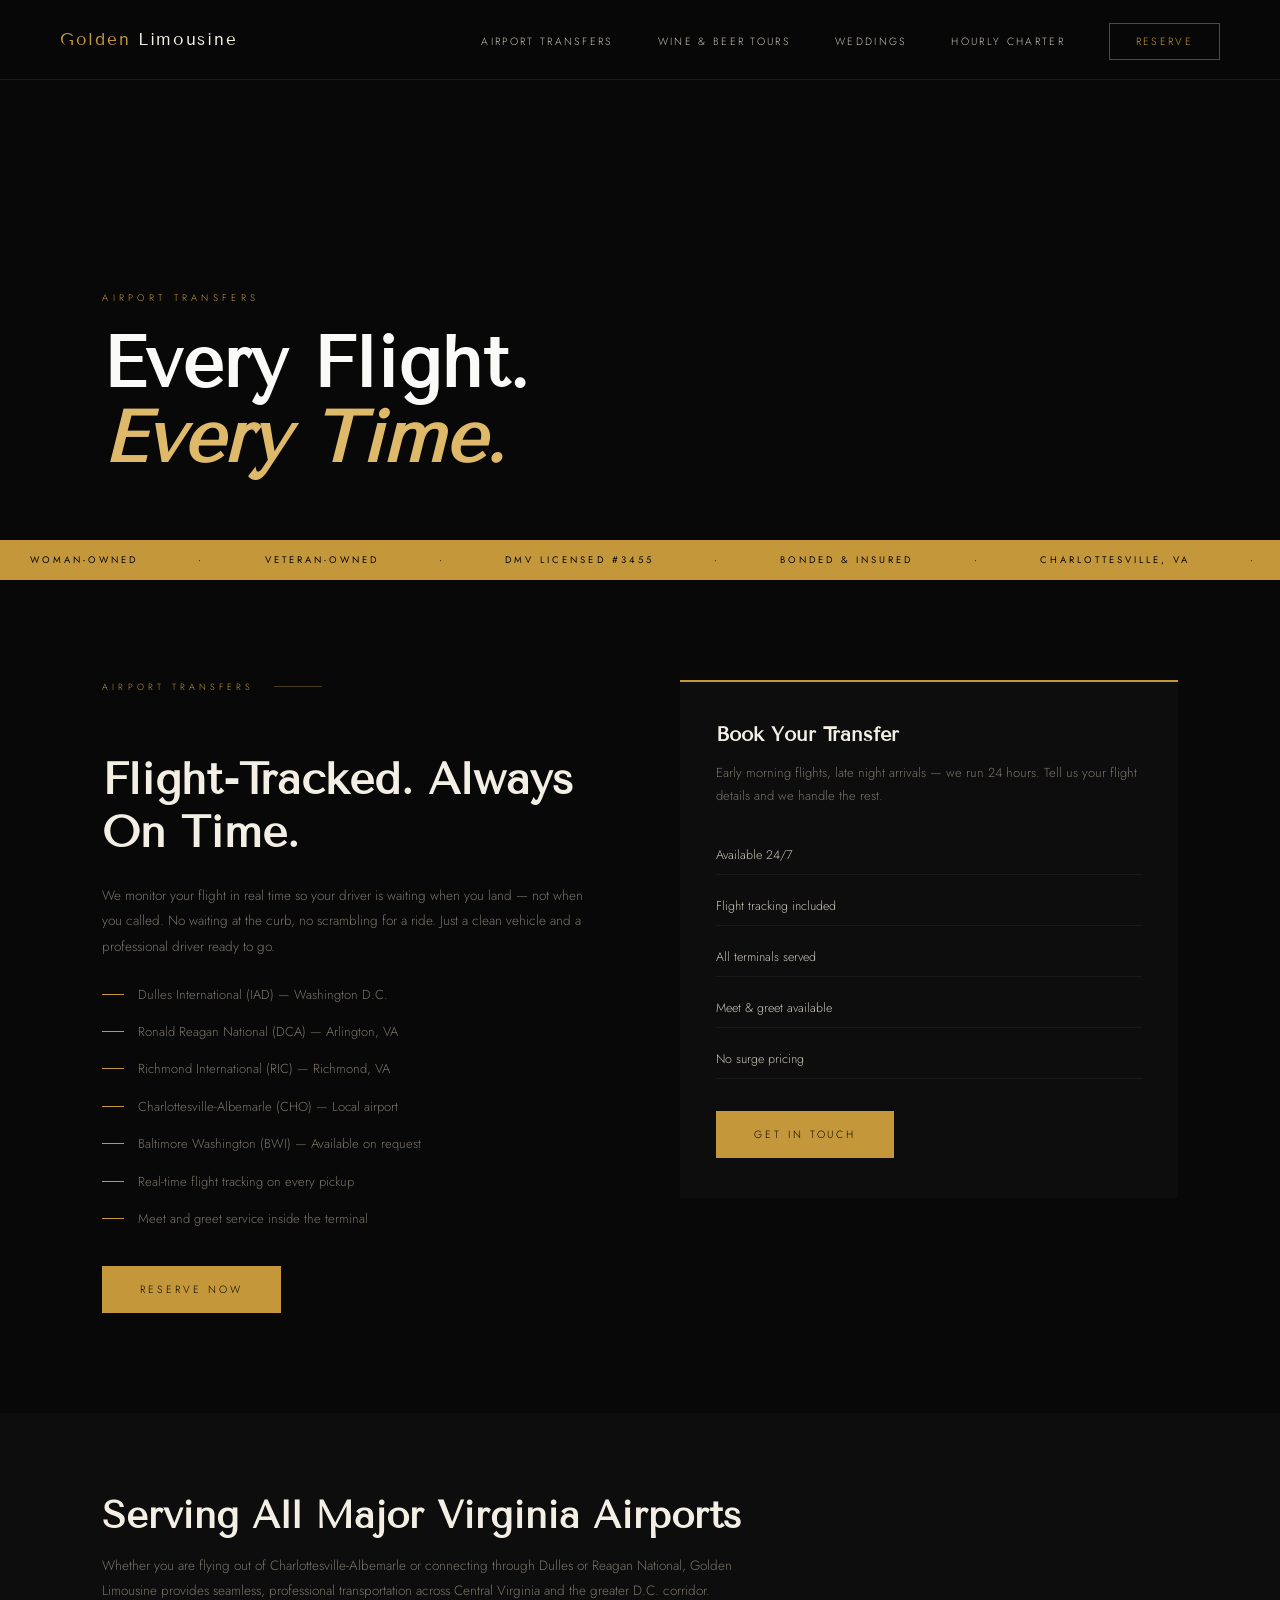
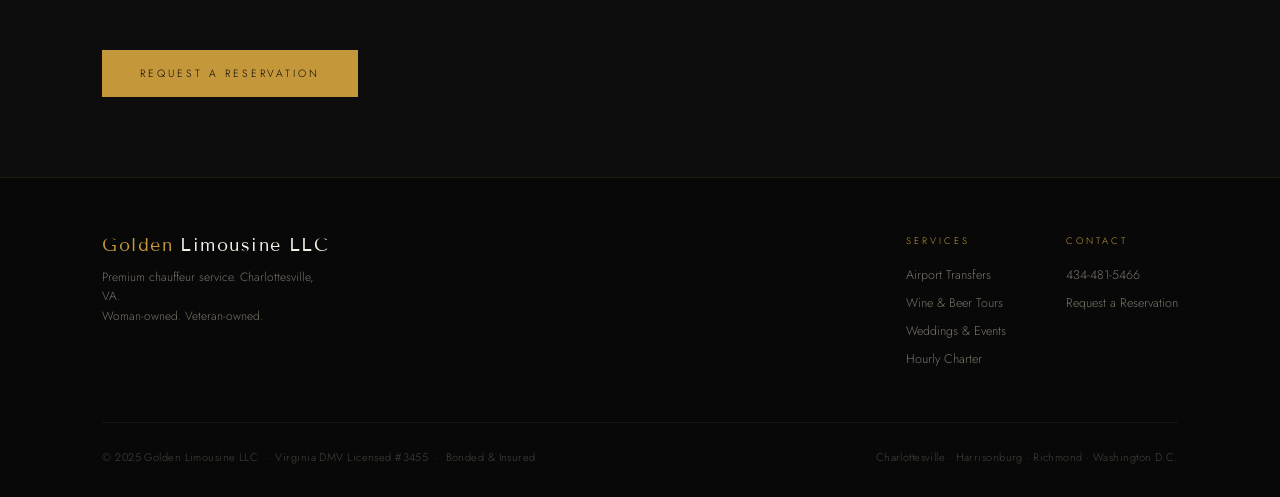
==== commit 044dbf9a: "Fix footer nav fixed-position bug, remove old styles.css and script.js" ====
--- a/airport-transfers.html
+++ b/airport-transfers.html
@@ -22,8 +22,8 @@
 .burger span{width:26px;height:1px;background:var(--gold);display:block}
 .mob-overlay{position:fixed;inset:0;background:rgba(0,0,0,0.6);z-index:9998;opacity:0;pointer-events:none;transition:opacity 0.4s ease}
 .mob-overlay.open{opacity:1;pointer-events:all}
-.mob-menu{position:fixed;inset:0;background:#080808;z-index:9999;flex-direction:column;justify-content:center;padding:0 10vw;transform:translateX(-100%);transition:transform 0.4s cubic-bezier(0.77,0,0.18,1);display:flex;pointer-events:none}
-.mob-menu.open{transform:translateX(0);pointer-events:all}
+.mob-menu{display:none;position:fixed;inset:0;background:#080808;z-index:9999;flex-direction:column;justify-content:center;padding:0 10vw}
+.mob-menu.open{display:flex}
 .mob-menu a{font-family:'Tenor Sans',serif;font-size:clamp(28px,5vw,42px);color:var(--cream);text-decoration:none;padding:18px 0;border-bottom:1px solid rgba(255,255,255,0.06);display:block;transition:color 0.3s}
 .mob-menu a:hover{color:var(--gold)}
 .mob-close{position:absolute;top:28px;right:32px;background:none;border:none;color:var(--gray);font-size:28px;cursor:pointer;font-family:'Jost',sans-serif;font-weight:200;line-height:1}
@@ -146,10 +146,10 @@
 <footer>
   <div class="ft-top">
     <div><a href="index.html" class="ft-logo"><span>Golden</span> Limousine LLC</a><p class="ft-tag">Premium chauffeur service. Charlottesville, VA.<br>Woman-owned. Veteran-owned.</p></div>
-    <nav class="ft-nav">
+    <div class="ft-nav">
       <div class="ft-col"><div class="ft-col-h">Services</div><a href="airport-transfers.html">Airport Transfers</a><a href="wine-beer-tours.html">Wine &amp; Beer Tours</a><a href="wedding-event.html">Weddings &amp; Events</a><a href="hourly-charter.html">Hourly Charter</a></div>
       <div class="ft-col"><div class="ft-col-h">Contact</div><a href="tel:4344815466">434-481-5466</a><a href="contact.html">Request a Reservation</a></div>
-    </nav>
+    </div>
   </div>
   <div class="ft-bot"><p class="ft-copy">&copy; 2025 Golden Limousine LLC &nbsp;&middot;&nbsp; Virginia DMV Licensed #3455 &nbsp;&middot;&nbsp; Bonded &amp; Insured</p><p class="ft-copy">Charlottesville &middot; Harrisonburg &middot; Richmond &middot; Washington D.C.</p></div>
 </footer>
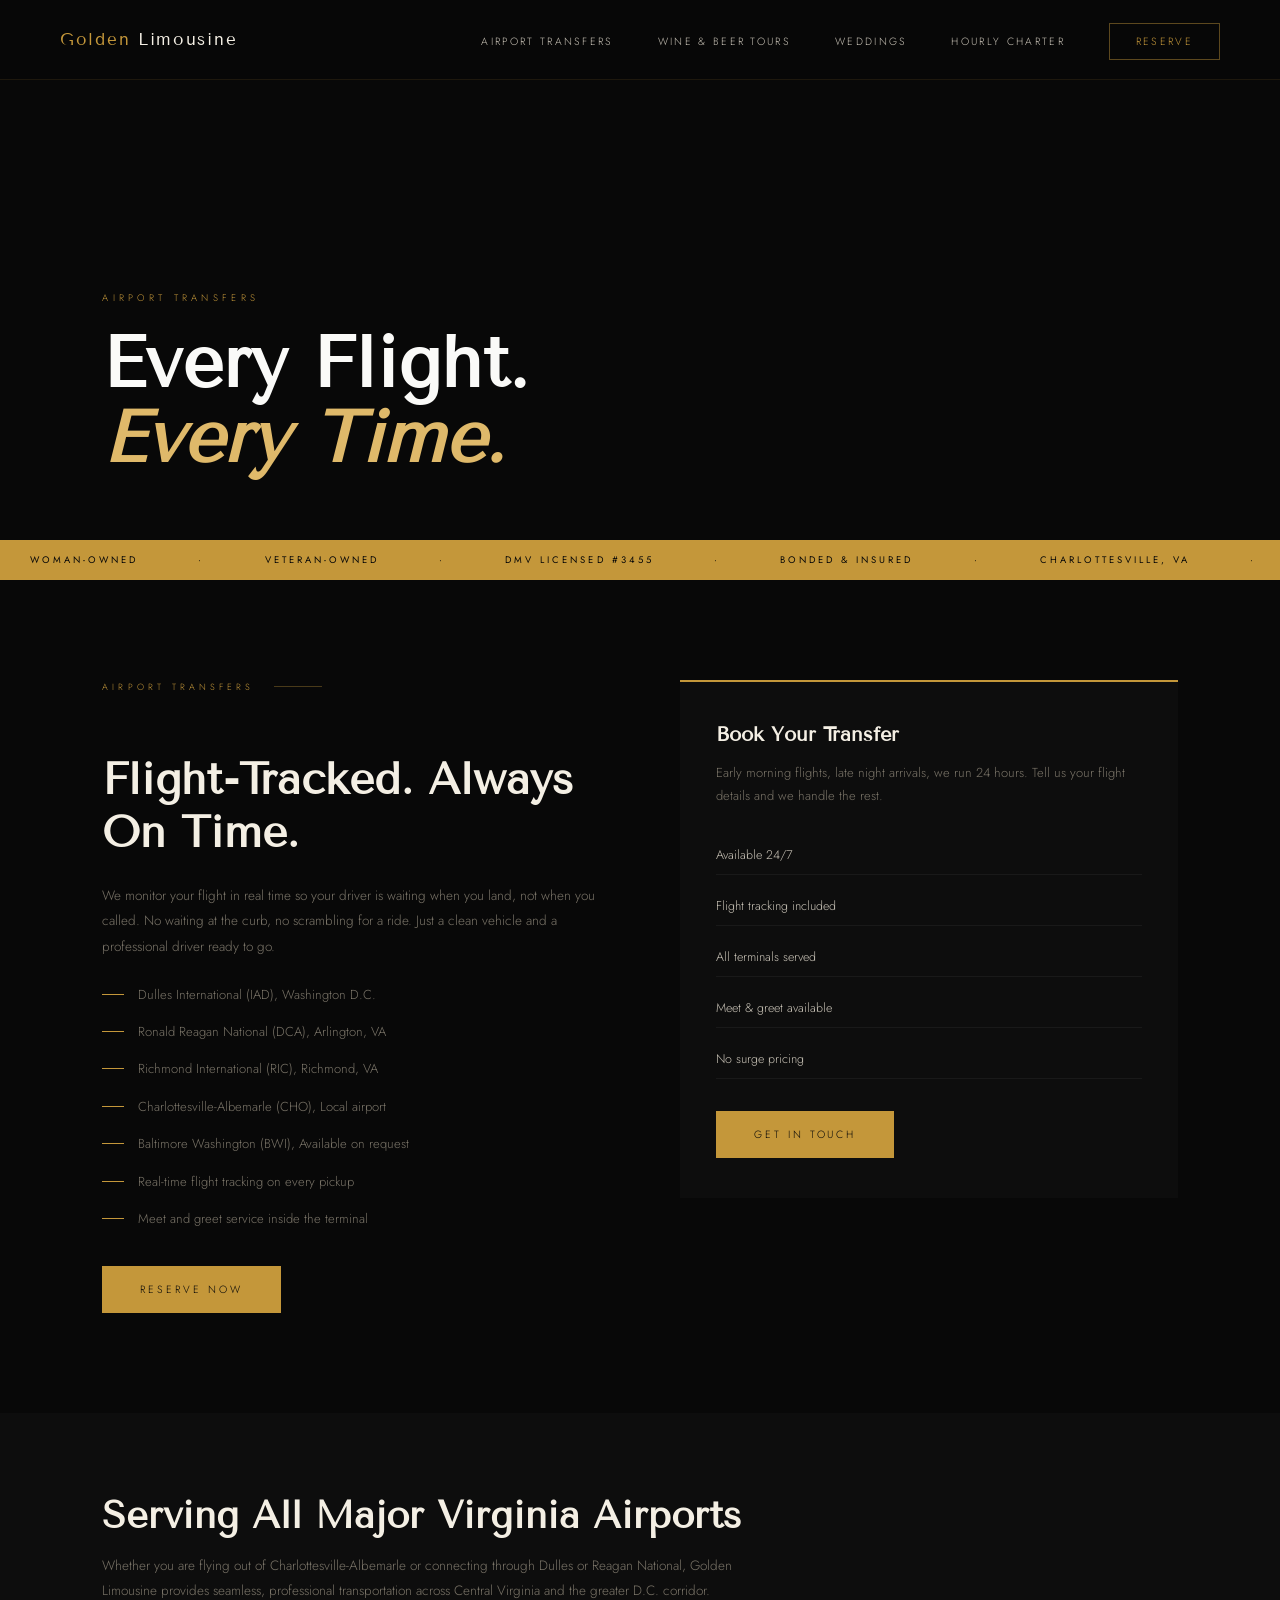
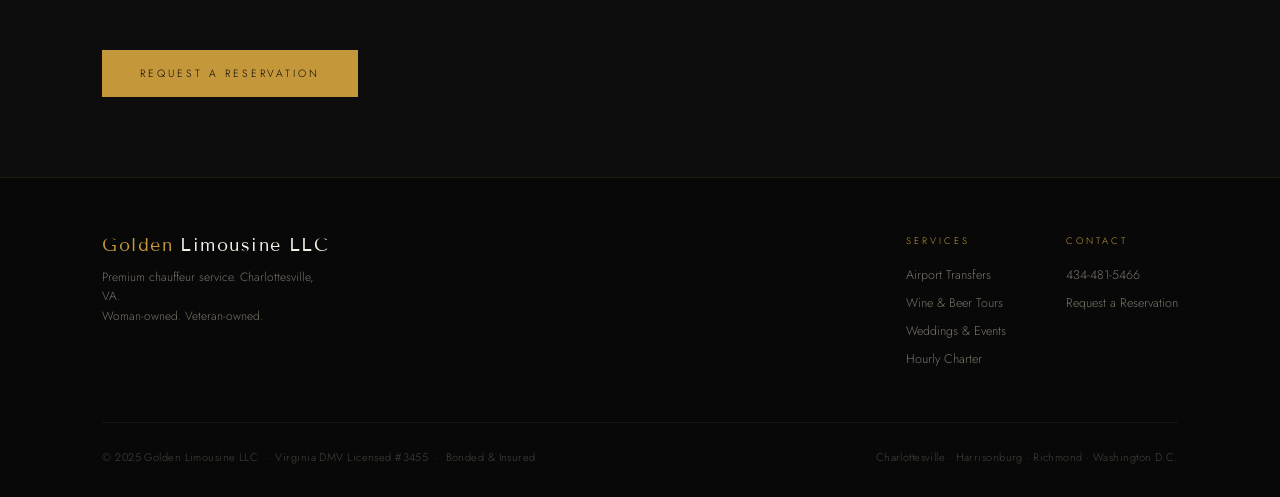
==== commit 099c41f9: "Remove all em dashes" ====
--- a/airport-transfers.html
+++ b/airport-transfers.html
@@ -121,15 +121,15 @@
     <div>
       <div class="sec-label reveal">Airport Transfers</div>
       <h2 class="content-h reveal">Flight-Tracked. Always On Time.</h2>
-      <p class="content-p reveal">We monitor your flight in real time so your driver is waiting when you land — not when you called. No waiting at the curb, no scrambling for a ride. Just a clean vehicle and a professional driver ready to go.</p>
+      <p class="content-p reveal">We monitor your flight in real time so your driver is waiting when you land, not when you called. No waiting at the curb, no scrambling for a ride. Just a clean vehicle and a professional driver ready to go.</p>
       <ul class="content-pts reveal">
-        <li>Dulles International (IAD) — Washington D.C.</li><li>Ronald Reagan National (DCA) — Arlington, VA</li><li>Richmond International (RIC) — Richmond, VA</li><li>Charlottesville-Albemarle (CHO) — Local airport</li><li>Baltimore Washington (BWI) — Available on request</li><li>Real-time flight tracking on every pickup</li><li>Meet and greet service inside the terminal</li>
+        <li>Dulles International (IAD), Washington D.C.</li><li>Ronald Reagan National (DCA), Arlington, VA</li><li>Richmond International (RIC), Richmond, VA</li><li>Charlottesville-Albemarle (CHO), Local airport</li><li>Baltimore Washington (BWI), Available on request</li><li>Real-time flight tracking on every pickup</li><li>Meet and greet service inside the terminal</li>
       </ul>
       <a href="contact.html" class="btn-gold reveal">Reserve Now</a>
     </div>
     <div class="sidebar-card reveal d1">
       <h3 class="sidebar-card-h">Book Your Transfer</h3>
-      <p class="sidebar-card-p">Early morning flights, late night arrivals — we run 24 hours. Tell us your flight details and we handle the rest.</p>
+      <p class="sidebar-card-p">Early morning flights, late night arrivals, we run 24 hours. Tell us your flight details and we handle the rest.</p>
       <ul class="detail-list">
         <li>Available 24/7</li><li>Flight tracking included</li><li>All terminals served</li><li>Meet &amp; greet available</li><li>No surge pricing</li>
       </ul>
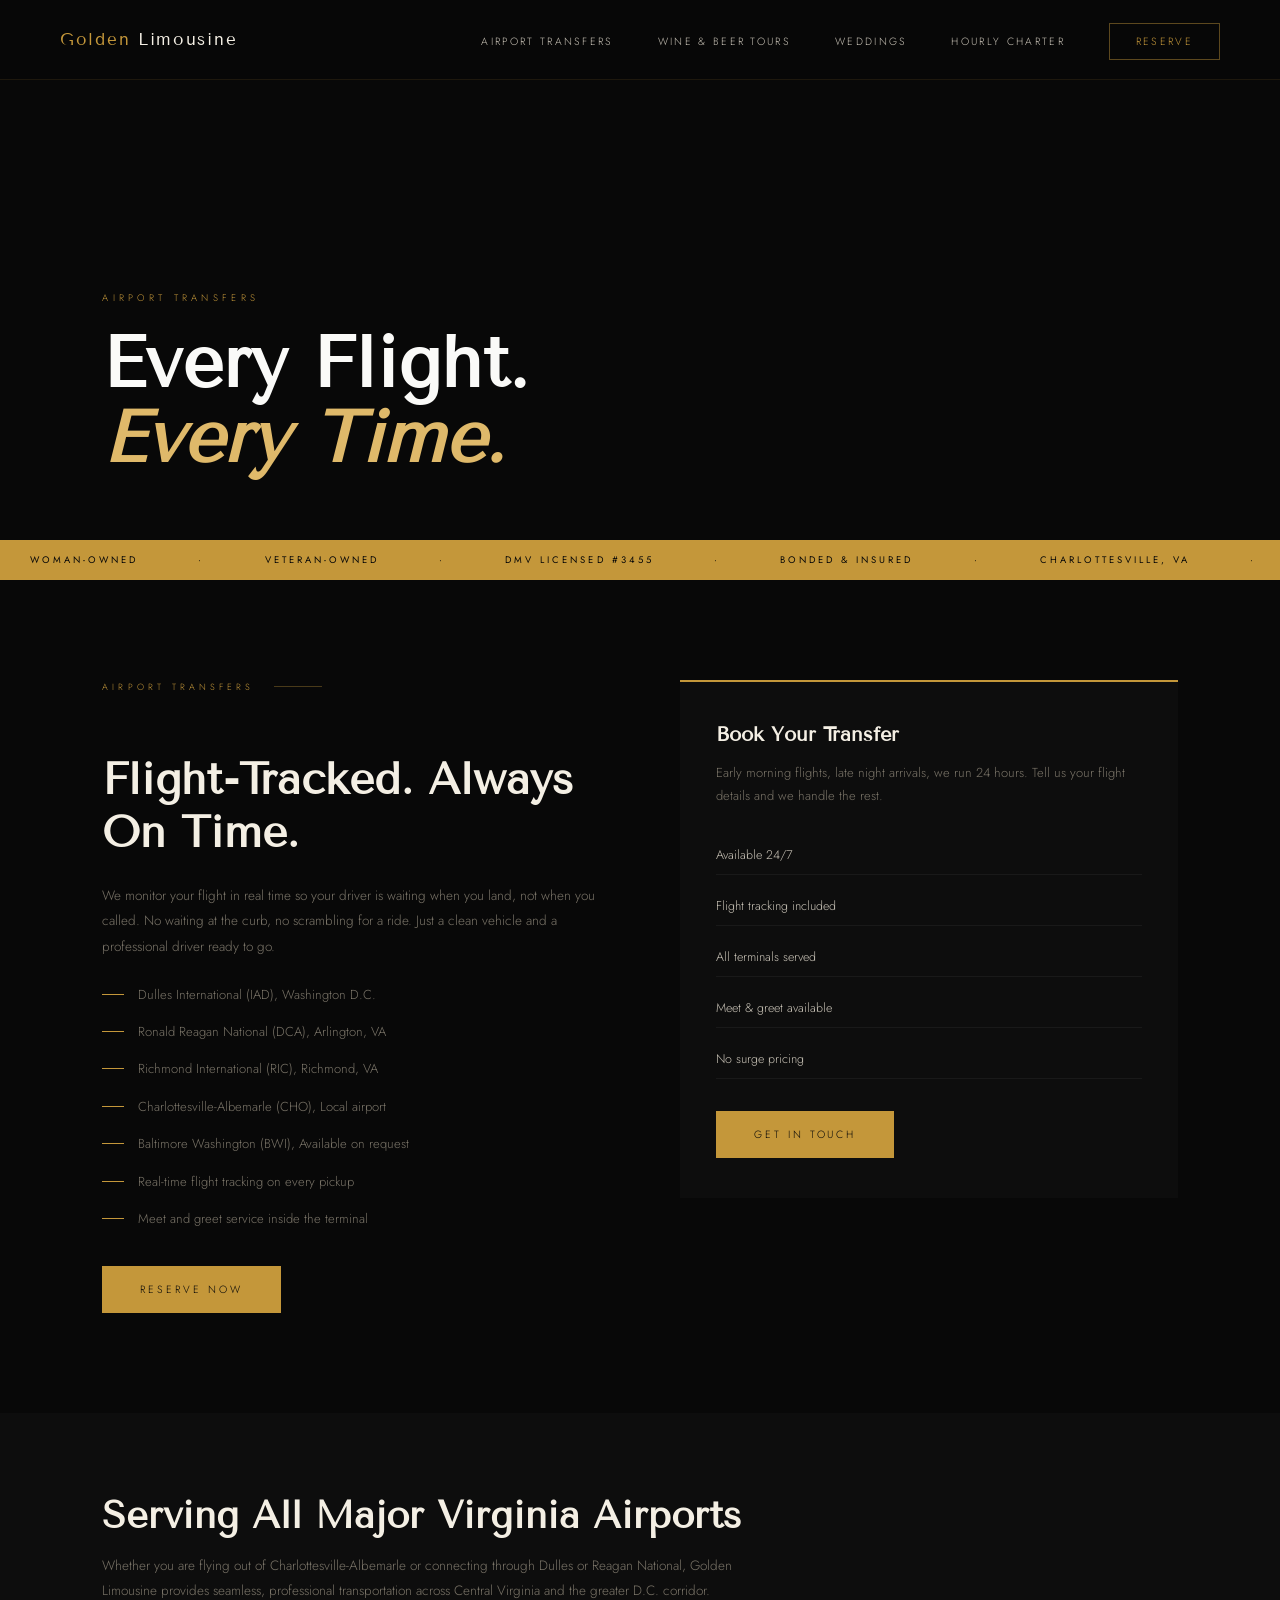
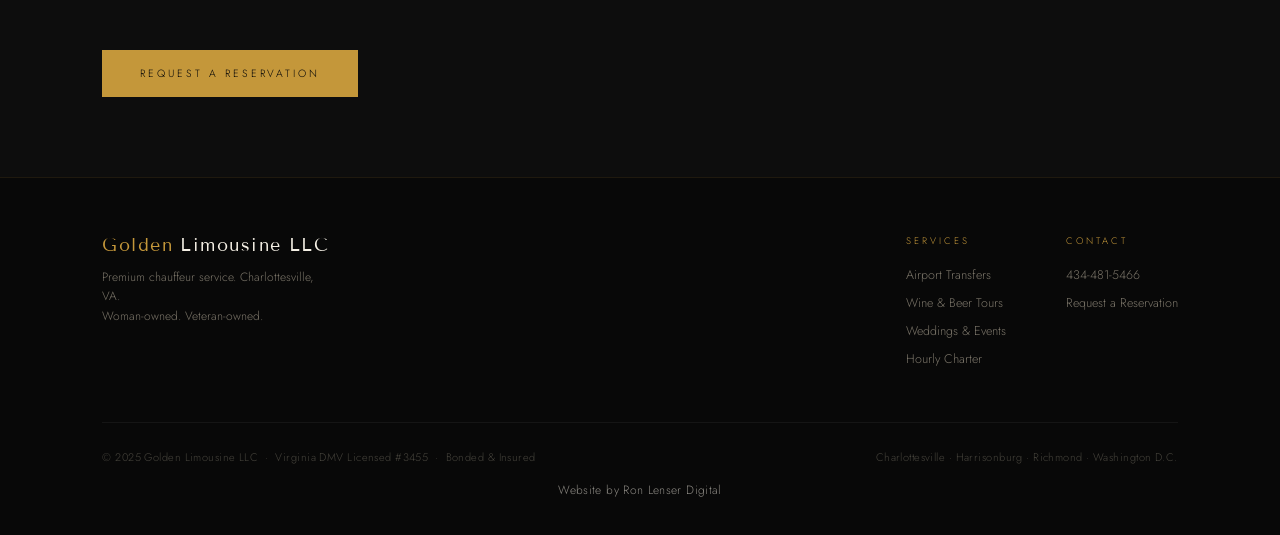
==== commit b1c91639: "Add designer credit footer link" ====
--- a/airport-transfers.html
+++ b/airport-transfers.html
@@ -152,6 +152,8 @@
     </div>
   </div>
   <div class="ft-bot"><p class="ft-copy">&copy; 2025 Golden Limousine LLC &nbsp;&middot;&nbsp; Virginia DMV Licensed #3455 &nbsp;&middot;&nbsp; Bonded &amp; Insured</p><p class="ft-copy">Charlottesville &middot; Harrisonburg &middot; Richmond &middot; Washington D.C.</p></div>
+
+<div style="text-align:center;padding:16px 0 4px;font-size:12px;opacity:.55;letter-spacing:.03em;"><a href="https://ronlenserdigital.com" target="_blank" rel="noopener" style="color:inherit;text-decoration:none;">Website by Ron Lenser Digital</a></div>
 </footer>
 <script>
 function openM(){document.getElementById('mob').classList.add('open');document.getElementById('mobOverlay').classList.add('open');document.body.style.overflow='hidden'}
